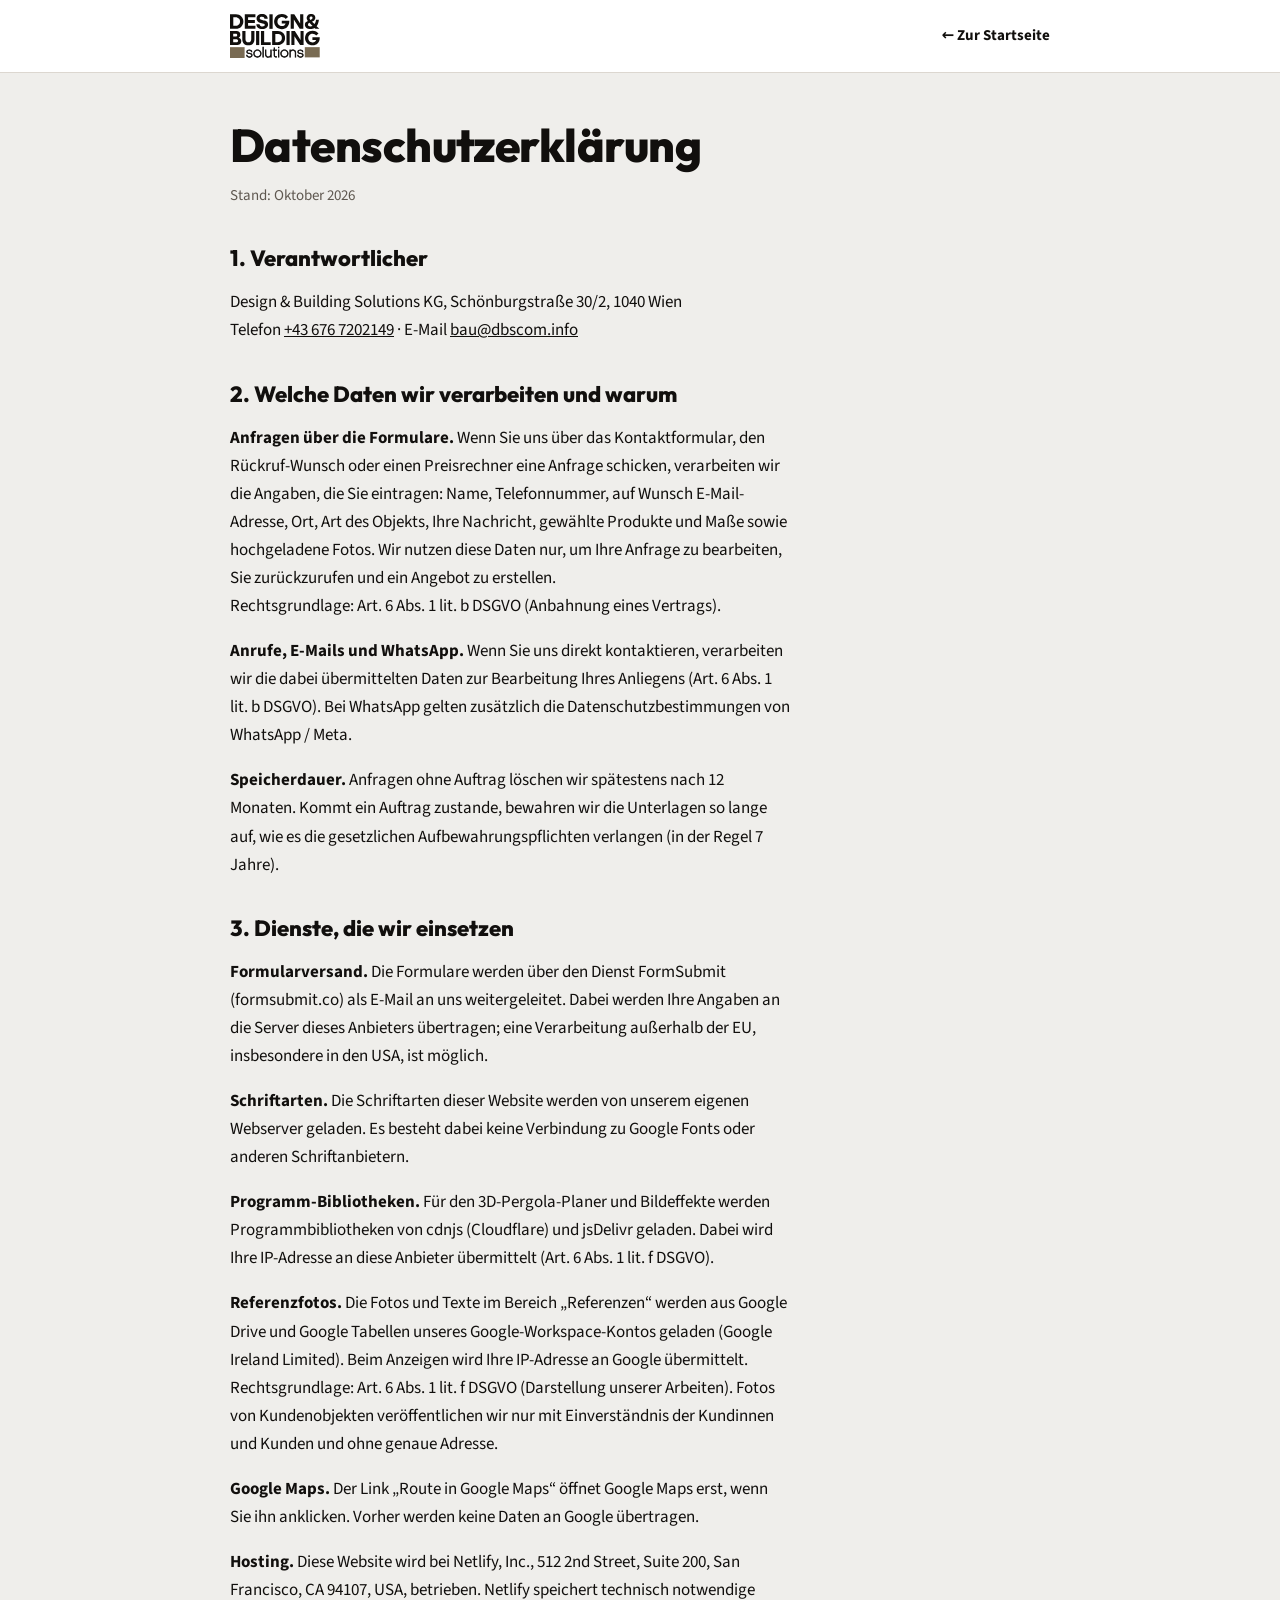
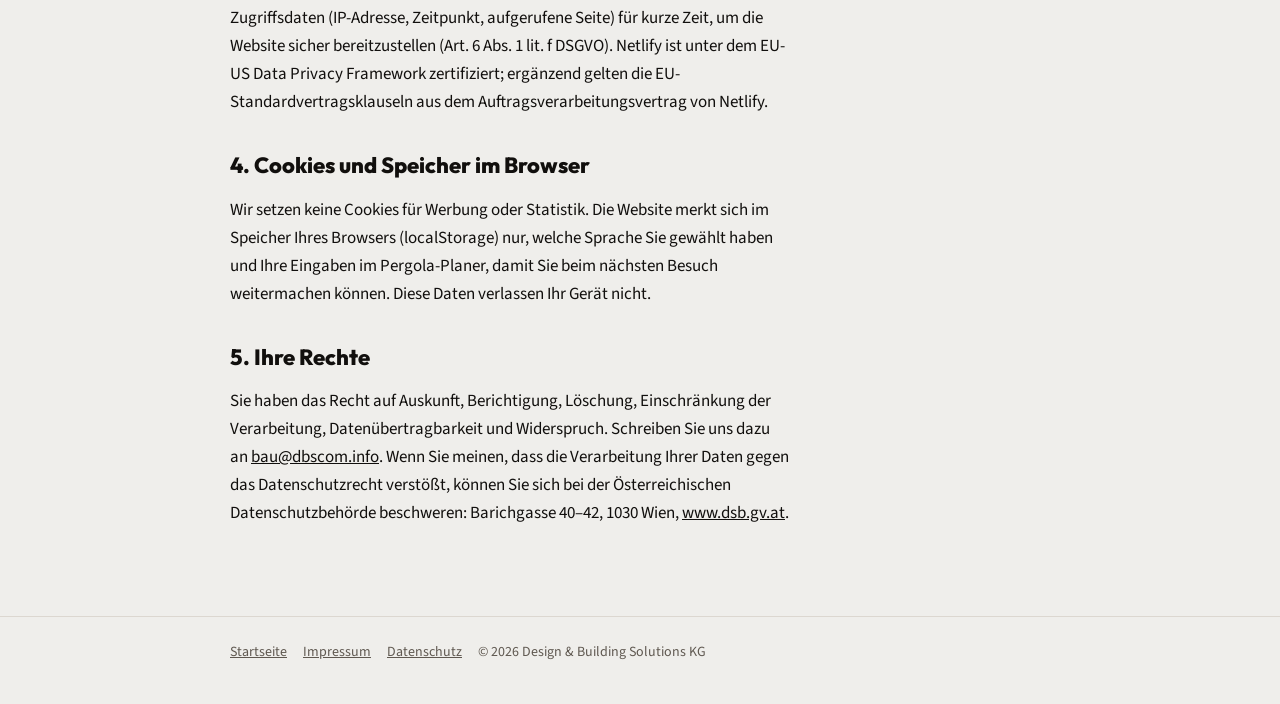
==== datenschutz.html @ fec831d1 "Website dbscom.info" ====
<!doctype html>
<html lang="de">
<head>
<meta charset="utf-8">
<meta name="viewport" content="width=device-width,initial-scale=1">
<title>Datenschutzerklärung – D&amp;B Solutions Wien</title>
<link rel="icon" href="favicon.svg" type="image/svg+xml">
<meta name="robots" content="noindex">
<link rel="stylesheet" href="fonts.css">
<style>
:root { --ink:#110f0d; --muted:#5f5850; --line:#dcd7d0; --ground:#efeeeb; --paper:#fff; --anthrazit:#1f1c19; --gelb:#796b53; --mark:#efe3c8;
  --f-display:"Outfit","Helvetica Neue",Arial,sans-serif; --f-body:"Source Sans 3","Segoe UI",system-ui,sans-serif; color-scheme:light; }
* { box-sizing:border-box; }
body { margin:0; background:var(--ground); color:var(--ink); font:17px/1.65 var(--f-body); -webkit-font-smoothing:antialiased; }
header { background:var(--paper); border-bottom:1px solid var(--line); }
.wrap { max-width:860px; margin:0 auto; padding:0 20px; }
header .wrap { display:flex; align-items:center; justify-content:space-between; gap:16px; min-height:72px; }
.logo { display:flex; align-items:center; gap:12px; text-decoration:none; color:var(--ink); }
.logo .m { width:44px; height:44px; border-radius:10px; background:var(--anthrazit); color:#fff; display:grid; place-items:center; font:800 14px var(--f-display); position:relative; overflow:hidden; }
.logo .m::after { content:""; position:absolute; left:0; right:0; bottom:0; height:6px; background:var(--gelb); }
.logo b { font:800 18px var(--f-display); font-stretch:110%; }
.logo svg.lg { display:block; height:44px; width:auto; }
.back { color:var(--ink); font-weight:700; text-decoration:none; font-size:15px; }
main { padding:48px 0 72px; }
h1 { font:800 clamp(32px,5vw,46px)/1.05 var(--f-display); font-stretch:110%; letter-spacing:-.012em; margin:0 0 8px; }
h2 { font:800 22px/1.2 var(--f-display); font-stretch:106%; margin:36px 0 10px; }
.card { background:var(--paper); border:1px solid var(--line); border-radius:16px; padding:clamp(22px,4vw,40px); margin-top:24px; }
dl { display:grid; grid-template-columns:minmax(0,220px) minmax(0,1fr); gap:0; margin:0; }
dt, dd { margin:0; padding:10px 0; border-top:1px solid var(--line); }
dt { color:var(--muted); padding-right:16px; }
@media (max-width:600px) { dl { grid-template-columns:minmax(0,1fr); } dd { border-top:0; padding-top:0; } }
p, li { max-width:70ch; }
a { color:inherit; }
.todo { background:var(--mark); border-radius:4px; padding:0 4px; }
.note { font-size:15px; color:var(--muted); }
footer { border-top:1px solid var(--line); padding:24px 0 40px; font-size:14px; color:var(--muted); }
footer a { margin-right:16px; }
</style>
</head>
<body>
<header><div class="wrap"><a class="logo" href="index.html" aria-label="Design &amp; Building Solutions"><svg xmlns="http://www.w3.org/2000/svg" viewBox="161.09 126.21 272.36 133.57" aria-hidden="true" class="lg"><path fill="currentColor" d="M 171.08 136.26 L 171.08 162.08 L 178.94 162.08 C 180.74 162.08 182.41 161.76 183.92 161.12 C 185.45 160.48 186.78 159.57 187.92 158.41 C 189.06 157.26 189.95 155.88 190.59 154.29 C 191.24 152.71 191.56 150.96 191.56 149.08 C 191.56 147.23 191.24 145.52 190.59 143.95 C 189.95 142.39 189.05 141.03 187.89 139.89 C 186.73 138.76 185.35 137.86 183.76 137.22 C 182.18 136.58 180.46 136.26 178.61 136.26 Z M 161.09 127.11 L 179.13 127.11 C 182.52 127.11 185.60 127.67 188.37 128.82 C 191.14 129.95 193.50 131.5 195.46 133.45 C 197.41 135.41 198.93 137.72 200.00 140.38 C 201.07 143.04 201.61 145.90 201.61 148.94 C 201.61 152.04 201.05 154.95 199.94 157.67 C 198.82 160.40 197.25 162.76 195.23 164.76 C 193.21 166.76 190.80 168.33 187.99 169.5 C 185.17 170.65 182.05 171.24 178.61 171.24 L 161.09 171.24 Z M 161.09 127.11 "/><path fill="currentColor" d="M 205.99 127.11 L 238.26 127.11 L 238.26 136.13 L 215.98 136.13 L 215.98 144.44 L 236.59 144.44 L 236.59 153.20 L 215.98 153.20 L 215.98 162.22 L 238.33 162.22 L 238.33 171.24 L 205.99 171.24 Z M 205.99 127.11 "/><path fill="currentColor" d="M 258.82 172.07 C 253.19 172.07 248.88 170.77 245.90 168.17 C 242.91 165.58 241.27 162.00 240.97 157.45 L 250.96 157.45 C 251.00 158.31 251.17 159.14 251.47 159.93 C 251.77 160.72 252.23 161.43 252.86 162.05 C 253.48 162.68 254.30 163.18 255.30 163.57 C 256.32 163.96 257.57 164.15 259.07 164.15 C 261.61 164.15 263.51 163.70 264.77 162.80 C 266.04 161.89 266.67 160.76 266.67 159.38 C 266.67 158.52 266.43 157.82 265.93 157.25 C 265.44 156.70 264.76 156.21 263.91 155.80 C 263.05 155.40 262.05 155.05 260.91 154.78 C 259.77 154.50 258.58 154.23 257.33 153.97 C 255.57 153.54 253.77 153.06 251.92 152.52 C 250.07 151.98 248.40 151.20 246.90 150.17 C 245.40 149.14 244.16 147.80 243.19 146.14 C 242.23 144.49 241.75 142.35 241.75 139.73 C 241.75 137.80 242.11 136.01 242.84 134.35 C 243.57 132.70 244.64 131.28 246.06 130.10 C 247.48 128.92 249.21 127.99 251.25 127.30 C 253.28 126.61 255.64 126.27 258.30 126.27 C 261.01 126.27 263.40 126.62 265.48 127.33 C 267.57 128.04 269.33 129.03 270.76 130.29 C 272.20 131.56 273.33 133.08 274.15 134.87 C 274.96 136.65 275.46 138.62 275.63 140.76 L 265.58 140.76 C 265.49 139.00 264.89 137.50 263.78 136.25 C 262.66 135.01 260.75 134.39 258.04 134.39 C 256.02 134.39 254.41 134.77 253.21 135.55 C 252.01 136.32 251.41 137.44 251.41 138.90 C 251.41 139.84 251.67 140.62 252.18 141.25 C 252.69 141.87 253.38 142.40 254.24 142.82 C 255.10 143.26 256.10 143.62 257.24 143.92 C 258.38 144.22 259.57 144.52 260.82 144.82 C 262.62 145.21 264.45 145.66 266.32 146.17 C 268.19 146.69 269.90 147.42 271.44 148.36 C 272.99 149.31 274.24 150.55 275.21 152.10 C 276.18 153.65 276.66 155.67 276.66 158.16 C 276.66 160.17 276.27 162.03 275.50 163.73 C 274.73 165.42 273.58 166.90 272.05 168.14 C 270.53 169.39 268.66 170.35 266.45 171.04 C 264.24 171.73 261.69 172.07 258.82 172.07 "/><path fill="currentColor" d="M 280.66 171.24 L 290.64 171.24 L 290.64 127.11 L 280.66 127.11 Z M 280.66 171.24 "/><path fill="currentColor" d="M 339.44 158.25 C 338.34 161.07 336.82 163.50 334.86 165.57 C 332.91 167.62 330.56 169.24 327.81 170.40 C 325.06 171.55 322.03 172.14 318.73 172.14 C 315.25 172.14 312.05 171.53 309.13 170.33 C 306.21 169.13 303.69 167.49 301.59 165.40 C 299.48 163.32 297.85 160.89 296.69 158.09 C 295.53 155.30 294.96 152.32 294.96 149.14 C 294.96 146.00 295.52 143.04 296.66 140.25 C 297.80 137.46 299.41 135.02 301.5 132.94 C 303.58 130.85 306.08 129.21 309.00 128.01 C 311.92 126.80 315.16 126.21 318.73 126.21 C 322.89 126.21 326.53 127.00 329.65 128.59 C 332.76 130.18 335.32 132.41 337.34 135.29 L 330.00 141.53 C 328.5 139.65 326.82 138.17 324.98 137.12 C 323.12 136.07 321.05 135.55 318.73 135.55 C 316.80 135.55 315.00 135.88 313.35 136.55 C 311.69 137.21 310.25 138.16 309.03 139.38 C 307.81 140.60 306.85 142.07 306.16 143.76 C 305.48 145.46 305.13 147.33 305.13 149.39 C 305.13 151.33 305.46 153.12 306.13 154.78 C 306.80 156.43 307.72 157.85 308.90 159.03 C 310.08 160.21 311.49 161.14 313.12 161.83 C 314.75 162.51 316.53 162.86 318.47 162.86 C 321.43 162.86 323.87 162.17 325.78 160.80 C 327.69 159.42 329.07 157.55 329.94 155.19 L 318.21 155.19 L 318.21 146.5 L 341.08 146.5 L 341.08 149.07 C 341.08 152.38 340.53 155.44 339.44 158.25 "/><path fill="currentColor" d="M 354.93 143.28 L 354.93 171.24 L 345.33 171.24 L 345.33 127.11 L 356.22 127.11 L 374.00 155.13 L 374.00 127.11 L 383.60 127.11 L 383.60 171.24 L 372.71 171.24 Z M 354.93 143.28 "/><path fill="currentColor" d="M 402.60 138.51 C 402.60 139.50 402.86 140.46 403.37 141.41 C 403.89 142.35 404.53 143.25 405.30 144.12 C 406.21 143.77 407.03 143.39 407.79 142.99 C 408.53 142.58 409.20 142.14 409.78 141.67 C 410.37 141.19 410.81 140.65 411.14 140.02 C 411.46 139.40 411.62 138.68 411.62 137.86 C 411.62 136.62 411.22 135.62 410.43 134.87 C 409.63 134.12 408.61 133.74 407.37 133.74 C 406.12 133.74 405.01 134.15 404.05 134.96 C 403.08 135.78 402.60 136.96 402.60 138.51 M 402.28 153.00 C 400.99 153.69 399.94 154.46 399.12 155.32 C 398.31 156.18 397.90 157.30 397.90 158.67 C 397.90 160.44 398.58 161.78 399.96 162.70 C 401.33 163.62 403.09 164.08 405.24 164.08 C 407.60 164.08 409.73 163.59 411.62 162.60 Z M 417.61 168.66 C 415.89 169.69 413.98 170.49 411.88 171.08 C 409.77 171.65 407.47 171.94 404.98 171.94 C 402.53 171.94 400.30 171.66 398.28 171.10 C 396.26 170.55 394.54 169.71 393.10 168.59 C 391.66 167.48 390.53 166.12 389.72 164.50 C 388.90 162.89 388.49 161.01 388.49 158.86 C 388.49 155.86 389.30 153.44 390.91 151.59 C 392.52 149.74 394.66 148.24 397.32 147.08 C 396.42 145.92 395.62 144.63 394.93 143.21 C 394.25 141.80 393.90 140.27 393.90 138.64 C 393.90 136.83 394.23 135.17 394.87 133.64 C 395.51 132.12 396.42 130.81 397.61 129.71 C 398.79 128.62 400.21 127.78 401.86 127.17 C 403.51 126.57 405.35 126.27 407.37 126.27 C 409.26 126.27 410.99 126.55 412.55 127.11 C 414.12 127.67 415.46 128.44 416.58 129.43 C 417.69 130.41 418.57 131.57 419.19 132.91 C 419.81 134.24 420.12 135.70 420.12 137.28 C 420.12 139.00 419.85 140.5 419.32 141.76 C 418.78 143.03 418.06 144.15 417.16 145.12 C 416.26 146.08 415.22 146.92 414.03 147.62 C 412.85 148.33 411.60 148.97 410.26 149.53 L 417.74 156.93 C 419.03 155.00 420.03 152.84 420.77 150.46 C 421.50 148.07 421.92 145.75 422.05 143.47 L 430.88 143.47 C 430.62 146.78 429.96 150.16 428.88 153.62 C 427.81 157.07 426.20 160.22 424.05 163.05 L 432.30 171.23 L 420.12 171.23 Z M 417.61 168.66 "/><path fill="currentColor" d="M 170.77 202.97 L 170.77 212.21 L 179.82 212.21 C 181.69 212.21 183.14 211.79 184.16 210.96 C 185.18 210.13 185.69 209.05 185.69 207.71 C 185.69 206.30 185.18 205.15 184.16 204.28 C 183.14 203.41 181.67 202.97 179.75 202.97 Z M 170.77 186.05 L 170.77 194.79 L 178.01 194.79 C 179.67 194.79 180.92 194.38 181.75 193.54 C 182.58 192.71 183.00 191.65 183.00 190.36 C 183.00 189.11 182.58 188.08 181.75 187.27 C 180.92 186.46 179.67 186.05 178.01 186.05 Z M 161.09 177.75 L 178.69 177.75 C 181.07 177.75 183.13 178.06 184.88 178.68 C 186.62 179.31 188.06 180.15 189.18 181.21 C 190.30 182.28 191.14 183.50 191.68 184.90 C 192.22 186.29 192.49 187.78 192.49 189.36 C 192.49 191.28 192.04 192.97 191.15 194.45 C 190.25 195.92 188.91 197.12 187.12 198.03 C 189.83 198.87 191.88 200.16 193.27 201.91 C 194.67 203.66 195.36 205.78 195.36 208.28 C 195.36 210.02 195.05 211.65 194.42 213.14 C 193.80 214.64 192.87 215.93 191.62 217.01 C 190.37 218.10 188.81 218.95 186.94 219.57 C 185.06 220.20 182.86 220.51 180.32 220.51 L 161.09 220.51 Z M 161.09 177.75 "/><path fill="currentColor" d="M 216.96 221.26 C 213.96 221.26 211.31 220.83 209.00 219.98 C 206.69 219.13 204.76 217.92 203.20 216.36 C 201.64 214.80 200.45 212.94 199.64 210.77 C 198.83 208.61 198.42 206.19 198.42 203.53 L 198.42 177.75 L 208.10 177.75 L 208.10 202.22 C 208.10 205.46 208.85 207.95 210.38 209.68 C 211.90 211.41 214.07 212.27 216.90 212.27 C 219.69 212.27 221.83 211.41 223.33 209.68 C 224.83 207.95 225.58 205.46 225.58 202.22 L 225.58 177.75 L 235.25 177.75 L 235.25 203.53 C 235.25 206.19 234.85 208.61 234.07 210.77 C 233.28 212.94 232.10 214.80 230.54 216.36 C 228.98 217.92 227.07 219.13 224.80 219.98 C 222.53 220.83 219.92 221.26 216.96 221.26 "/><path fill="currentColor" d="M 240.25 220.51 L 249.92 220.51 L 249.92 177.75 L 240.25 177.75 Z M 240.25 220.51 "/><path fill="currentColor" d="M 255.10 177.75 L 264.78 177.75 L 264.78 211.65 L 284.63 211.65 L 284.63 220.51 L 255.10 220.51 Z M 255.10 177.75 "/><path fill="currentColor" d="M 298.74 186.61 L 298.74 211.64 L 306.35 211.64 C 308.10 211.64 309.71 211.33 311.19 210.71 C 312.67 210.08 313.96 209.21 315.07 208.09 C 316.17 206.96 317.03 205.64 317.65 204.09 C 318.28 202.55 318.59 200.87 318.59 199.04 C 318.59 197.25 318.28 195.59 317.65 194.07 C 317.03 192.56 316.16 191.25 315.03 190.14 C 313.91 189.04 312.58 188.17 311.03 187.55 C 309.50 186.92 307.83 186.61 306.04 186.61 Z M 289.07 177.75 L 306.54 177.75 C 309.83 177.75 312.82 178.30 315.50 179.40 C 318.18 180.51 320.47 182.01 322.37 183.90 C 324.26 185.79 325.73 188.03 326.77 190.60 C 327.81 193.19 328.33 195.96 328.33 198.91 C 328.33 201.91 327.78 204.73 326.71 207.37 C 325.62 210.01 324.10 212.30 322.15 214.24 C 320.19 216.17 317.85 217.70 315.12 218.82 C 312.40 219.95 309.37 220.51 306.04 220.51 L 289.07 220.51 Z M 289.07 177.75 "/><path fill="currentColor" d="M 332.57 220.51 L 342.25 220.51 L 342.25 177.75 L 332.57 177.75 Z M 332.57 220.51 "/><path fill="currentColor" d="M 356.73 193.42 L 356.73 220.51 L 347.43 220.51 L 347.43 177.75 L 357.98 177.75 L 375.21 204.91 L 375.21 177.75 L 384.51 177.75 L 384.51 220.51 L 373.96 220.51 Z M 356.73 193.42 "/><path fill="currentColor" d="M 431.86 207.93 C 430.80 210.66 429.32 213.02 427.43 215.01 C 425.53 217.01 423.25 218.57 420.59 219.70 C 417.93 220.82 415 221.38 411.79 221.38 C 408.42 221.38 405.32 220.80 402.49 219.64 C 399.66 218.47 397.22 216.88 395.18 214.86 C 393.14 212.84 391.56 210.48 390.44 207.78 C 389.32 205.07 388.75 202.17 388.75 199.10 C 388.75 196.06 389.30 193.19 390.41 190.48 C 391.51 187.78 393.07 185.42 395.09 183.40 C 397.11 181.38 399.53 179.79 402.36 178.62 C 405.19 177.46 408.33 176.87 411.79 176.87 C 415.82 176.87 419.35 177.65 422.37 179.18 C 425.39 180.73 427.87 182.89 429.83 185.67 L 422.71 191.73 C 421.26 189.90 419.63 188.48 417.85 187.46 C 416.05 186.44 414.04 185.93 411.79 185.93 C 409.92 185.93 408.18 186.25 406.58 186.90 C 404.97 187.54 403.58 188.46 402.39 189.64 C 401.21 190.83 400.28 192.24 399.62 193.89 C 398.95 195.53 398.62 197.35 398.62 199.35 C 398.62 201.22 398.94 202.96 399.58 204.56 C 400.23 206.16 401.13 207.54 402.27 208.68 C 403.41 209.82 404.78 210.73 406.36 211.39 C 407.94 212.06 409.67 212.40 411.54 212.40 C 414.41 212.40 416.77 211.73 418.63 210.40 C 420.48 209.07 421.82 207.26 422.65 204.97 L 411.29 204.97 L 411.29 196.54 L 433.45 196.54 L 433.45 199.04 C 433.45 202.24 432.92 205.21 431.86 207.93 "/><path fill="#796B53" d="M 161.09 259.77 L 205.45 259.77 L 205.45 226.83 L 161.09 226.83 Z M 161.09 259.77 "/><path fill="#796B53" d="M 388.18 257.91 L 433.45 257.91 L 433.45 226.83 L 388.18 226.83 Z M 388.18 257.91 "/><path fill="currentColor" d="M 213.03 250.73 C 213.25 252.35 213.95 253.60 215.14 254.48 C 216.34 255.36 218.01 255.80 220.16 255.80 C 222.23 255.80 223.79 255.41 224.85 254.61 C 225.91 253.82 226.44 252.75 226.44 251.41 C 226.44 250.60 226.25 249.95 225.86 249.46 C 225.47 248.96 224.96 248.56 224.33 248.25 C 223.71 247.93 222.98 247.69 222.16 247.51 C 221.33 247.33 220.49 247.16 219.63 247.01 C 218.64 246.83 217.67 246.64 216.73 246.43 C 215.79 246.22 214.94 245.90 214.18 245.46 C 213.42 245.03 212.80 244.46 212.34 243.76 C 211.87 243.06 211.64 242.12 211.64 240.96 C 211.64 239.11 212.35 237.61 213.78 236.48 C 215.19 235.34 217.12 234.77 219.54 234.77 C 222.05 234.77 224.04 235.37 225.52 236.57 C 227.00 237.76 227.82 239.38 227.97 241.41 L 225.77 241.41 C 225.71 240.84 225.55 240.28 225.28 239.73 C 225.01 239.17 224.62 238.68 224.11 238.25 C 223.60 237.82 222.97 237.47 222.21 237.21 C 221.44 236.96 220.54 236.83 219.49 236.83 C 217.70 236.83 216.32 237.20 215.34 237.93 C 214.37 238.67 213.89 239.65 213.89 240.87 C 213.89 241.58 214.04 242.17 214.36 242.62 C 214.67 243.07 215.10 243.44 215.64 243.74 C 216.17 244.04 216.80 244.28 217.5 244.46 C 218.20 244.64 218.94 244.80 219.72 244.95 C 220.73 245.13 221.77 245.33 222.83 245.55 C 223.89 245.78 224.86 246.10 225.73 246.52 C 226.59 246.94 227.29 247.53 227.83 248.29 C 228.37 249.05 228.64 250.06 228.64 251.32 C 228.64 253.23 227.90 254.81 226.42 256.05 C 224.94 257.29 222.84 257.91 220.12 257.91 C 217.40 257.91 215.23 257.30 213.62 256.09 C 212.00 254.88 211.06 253.09 210.79 250.73 Z M 213.03 250.73 "/><path fill="currentColor" d="M 211.89 251.67 C 212.26 253.26 213.01 254.46 214.18 255.34 C 215.62 256.43 217.62 256.98 220.12 256.98 C 222.60 256.98 224.52 256.42 225.82 255.33 C 227.09 254.27 227.71 252.95 227.71 251.32 C 227.71 250.26 227.49 249.43 227.07 248.83 C 226.62 248.19 226.05 247.71 225.32 247.36 C 224.52 246.98 223.62 246.67 222.64 246.46 C 221.59 246.25 220.56 246.04 219.55 245.87 C 218.75 245.71 217.98 245.54 217.26 245.36 C 216.5 245.16 215.80 244.89 215.19 244.56 C 214.53 244.19 213.99 243.72 213.59 243.16 C 213.17 242.55 212.95 241.78 212.95 240.87 C 212.95 239.34 213.57 238.10 214.78 237.19 C 215.91 236.33 217.50 235.90 219.49 235.90 C 220.63 235.90 221.64 236.04 222.50 236.33 C 223.37 236.62 224.11 237.02 224.71 237.53 C 225.32 238.05 225.79 238.66 226.11 239.32 C 226.30 239.70 226.44 240.08 226.54 240.48 L 226.89 240.48 C 226.61 239.17 225.97 238.12 224.94 237.29 C 223.63 236.24 221.82 235.70 219.53 235.70 C 217.34 235.70 215.60 236.21 214.36 237.20 C 213.16 238.16 212.58 239.39 212.58 240.96 C 212.58 241.93 212.76 242.71 213.12 243.25 C 213.50 243.82 214.01 244.30 214.64 244.66 C 215.32 245.04 216.09 245.33 216.94 245.52 C 217.87 245.73 218.82 245.92 219.79 246.09 C 220.66 246.25 221.52 246.41 222.36 246.60 C 223.26 246.79 224.07 247.07 224.75 247.41 C 225.50 247.78 226.12 248.28 226.59 248.88 C 227.11 249.54 227.37 250.39 227.37 251.41 C 227.37 253.06 226.71 254.39 225.41 255.36 C 224.17 256.28 222.45 256.73 220.16 256.73 C 217.82 256.73 215.94 256.23 214.59 255.23 C 213.40 254.35 212.62 253.16 212.26 251.67 Z M 220.12 258.84 C 217.21 258.84 214.83 258.17 213.06 256.84 C 211.24 255.47 210.16 253.45 209.87 250.84 L 209.75 249.80 L 213.85 249.80 L 213.96 250.61 C 214.14 251.98 214.71 253 215.69 253.73 C 216.72 254.48 218.23 254.87 220.16 254.87 C 222.01 254.87 223.40 254.53 224.29 253.87 C 225.12 253.25 225.51 252.46 225.51 251.41 C 225.51 250.82 225.38 250.35 225.13 250.03 C 224.82 249.64 224.42 249.33 223.92 249.08 C 223.37 248.80 222.71 248.58 221.96 248.42 C 221.15 248.24 220.32 248.08 219.47 247.93 C 218.46 247.75 217.49 247.55 216.53 247.34 C 215.51 247.12 214.56 246.76 213.72 246.28 C 212.83 245.77 212.10 245.10 211.57 244.27 C 211 243.42 210.71 242.30 210.71 240.96 C 210.71 238.82 211.55 237.07 213.19 235.75 C 214.78 234.48 216.91 233.84 219.53 233.84 C 222.25 233.84 224.46 234.51 226.11 235.84 C 227.79 237.20 228.73 239.05 228.89 241.34 L 228.97 242.34 L 224.93 242.34 L 224.84 241.51 C 224.79 241.05 224.66 240.58 224.44 240.13 C 224.23 239.70 223.91 239.30 223.50 238.96 C 223.09 238.60 222.55 238.31 221.91 238.10 C 221.24 237.88 220.42 237.76 219.49 237.76 C 217.91 237.76 216.71 238.07 215.91 238.67 C 215.16 239.24 214.82 239.93 214.82 240.87 C 214.82 241.39 214.92 241.80 215.12 242.08 C 215.36 242.42 215.67 242.69 216.09 242.92 C 216.56 243.19 217.11 243.40 217.73 243.55 C 218.41 243.73 219.14 243.89 219.89 244.03 C 220.90 244.21 221.95 244.42 223.02 244.64 C 224.16 244.88 225.20 245.23 226.13 245.68 C 227.14 246.16 227.96 246.86 228.59 247.75 C 229.24 248.67 229.57 249.87 229.57 251.32 C 229.57 253.51 228.71 255.34 227.02 256.76 C 225.37 258.14 223.05 258.84 220.12 258.84 "/><path fill="currentColor" d="M 244.31 236.88 C 242.97 236.88 241.72 237.12 240.57 237.60 C 239.42 238.08 238.43 238.74 237.61 239.59 C 236.78 240.44 236.14 241.44 235.66 242.60 C 235.18 243.75 234.94 245 234.94 246.34 C 234.94 247.66 235.18 248.89 235.66 250.04 C 236.14 251.19 236.78 252.19 237.61 253.04 C 238.43 253.89 239.42 254.56 240.57 255.04 C 241.72 255.51 242.97 255.76 244.31 255.76 C 245.66 255.76 246.90 255.51 248.03 255.04 C 249.17 254.56 250.15 253.89 250.97 253.04 C 251.79 252.19 252.44 251.19 252.92 250.04 C 253.40 248.89 253.64 247.66 253.64 246.34 C 253.64 245 253.40 243.75 252.92 242.60 C 252.44 241.44 251.79 240.44 250.97 239.59 C 250.15 238.74 249.17 238.08 248.03 237.60 C 246.90 237.12 245.66 236.88 244.31 236.88 M 244.31 234.77 C 245.92 234.77 247.43 235.07 248.84 235.67 C 250.25 236.26 251.46 237.08 252.5 238.11 C 253.53 239.14 254.34 240.36 254.94 241.76 C 255.53 243.17 255.83 244.68 255.83 246.30 C 255.83 247.94 255.53 249.46 254.94 250.87 C 254.34 252.27 253.53 253.49 252.5 254.52 C 251.46 255.55 250.25 256.37 248.84 256.97 C 247.43 257.56 245.92 257.86 244.31 257.86 C 242.67 257.86 241.14 257.56 239.74 256.97 C 238.33 256.37 237.12 255.55 236.08 254.52 C 235.05 253.49 234.24 252.27 233.64 250.87 C 233.04 249.46 232.75 247.94 232.75 246.30 C 232.75 244.68 233.04 243.17 233.64 241.76 C 234.24 240.36 235.05 239.14 236.08 238.11 C 237.12 237.08 238.33 236.26 239.74 235.67 C 241.14 235.07 242.67 234.77 244.31 234.77 "/><path fill="currentColor" d="M 244.31 237.81 C 243.10 237.81 241.96 238.03 240.92 238.46 C 239.90 238.89 239.01 239.48 238.28 240.24 C 237.54 241.00 236.95 241.91 236.52 242.96 C 236.09 243.99 235.87 245.13 235.87 246.33 C 235.87 247.53 236.09 248.65 236.52 249.68 C 236.95 250.72 237.54 251.63 238.28 252.39 C 239.01 253.15 239.90 253.75 240.92 254.17 C 242.99 255.03 245.64 255.04 247.67 254.18 C 248.68 253.75 249.57 253.15 250.30 252.39 C 251.04 251.63 251.63 250.72 252.06 249.68 C 252.49 248.65 252.71 247.53 252.71 246.33 C 252.71 245.12 252.49 243.99 252.06 242.96 C 251.63 241.92 251.04 241.00 250.30 240.24 C 249.57 239.48 248.68 238.88 247.67 238.46 C 246.65 238.03 245.52 237.81 244.31 237.81 M 244.31 256.69 C 242.85 256.69 241.47 256.42 240.21 255.90 C 238.95 255.37 237.85 254.63 236.94 253.69 C 236.04 252.76 235.32 251.65 234.80 250.40 C 234.27 249.14 234.01 247.77 234.01 246.33 C 234.01 244.88 234.27 243.50 234.80 242.24 C 235.32 240.98 236.04 239.88 236.94 238.94 C 237.85 238.01 238.94 237.26 240.21 236.73 C 242.74 235.69 245.90 235.69 248.39 236.74 C 249.64 237.26 250.73 238.00 251.64 238.94 C 252.54 239.88 253.26 240.99 253.78 242.24 C 254.30 243.50 254.57 244.88 254.57 246.33 C 254.57 247.77 254.30 249.14 253.78 250.40 C 253.26 251.65 252.54 252.76 251.64 253.69 C 250.73 254.63 249.64 255.37 248.39 255.90 C 247.15 256.42 245.78 256.69 244.31 256.69 M 244.31 235.70 C 242.80 235.70 241.39 235.98 240.10 236.53 C 238.82 237.07 237.69 237.83 236.75 238.77 C 235.80 239.71 235.05 240.84 234.50 242.13 C 233.95 243.41 233.67 244.81 233.67 246.30 C 233.67 247.81 233.95 249.22 234.50 250.50 C 235.05 251.79 235.80 252.92 236.75 253.86 C 237.69 254.80 238.82 255.56 240.10 256.11 C 242.65 257.19 245.87 257.21 248.48 256.11 C 249.76 255.56 250.90 254.80 251.83 253.86 C 252.78 252.92 253.53 251.79 254.08 250.50 C 254.62 249.22 254.90 247.80 254.90 246.30 C 254.90 244.82 254.62 243.42 254.08 242.13 C 253.53 240.84 252.78 239.71 251.83 238.77 C 250.90 237.83 249.76 237.07 248.48 236.53 C 247.19 235.98 245.79 235.70 244.31 235.70 M 244.31 258.80 C 242.55 258.80 240.89 258.47 239.37 257.83 C 237.86 257.18 236.53 256.29 235.43 255.18 C 234.31 254.07 233.42 252.74 232.78 251.23 C 232.14 249.72 231.81 248.06 231.81 246.30 C 231.81 244.56 232.14 242.91 232.78 241.40 C 233.42 239.89 234.32 238.57 235.43 237.46 C 236.53 236.34 237.86 235.45 239.37 234.81 C 242.38 233.53 246.15 233.51 249.21 234.81 C 250.72 235.45 252.04 236.34 253.16 237.46 C 254.26 238.57 255.15 239.89 255.80 241.40 C 256.44 242.92 256.77 244.57 256.77 246.30 C 256.77 248.06 256.44 249.71 255.80 251.23 C 255.15 252.74 254.26 254.07 253.16 255.18 C 252.04 256.29 250.72 257.18 249.21 257.83 C 247.68 258.47 246.04 258.80 244.31 258.80 "/><path fill="currentColor" d="M 260.61 257.55 L 262.81 257.55 L 262.81 226.83 L 260.61 226.83 Z M 260.61 257.55 "/><path fill="currentColor" d="M 261.55 256.62 L 261.88 256.62 L 261.88 227.77 L 261.55 227.77 Z M 263.75 258.48 L 259.68 258.48 L 259.68 225.91 L 263.75 225.91 Z M 263.75 258.48 "/><path fill="currentColor" d="M 284.45 257.55 L 284.45 254.14 C 284.18 254.59 283.83 255.04 283.42 255.49 C 283.00 255.94 282.48 256.34 281.85 256.70 C 281.22 257.05 280.50 257.35 279.69 257.57 C 278.89 257.80 277.98 257.91 276.96 257.91 C 275.64 257.91 274.46 257.69 273.39 257.26 C 272.33 256.82 271.42 256.22 270.66 255.44 C 269.90 254.67 269.31 253.71 268.89 252.59 C 268.47 251.47 268.26 250.23 268.26 248.85 L 268.26 235.13 L 270.46 235.13 L 270.46 248.58 C 270.46 250.85 271.05 252.63 272.23 253.89 C 273.41 255.17 275.06 255.80 277.18 255.80 C 279.40 255.80 281.16 255.10 282.48 253.71 C 283.79 252.32 284.45 250.41 284.45 247.95 L 284.45 235.13 L 286.64 235.13 L 286.64 257.55 Z M 284.45 257.55 "/><path fill="currentColor" d="M 285.38 256.62 L 285.71 256.62 L 285.71 236.06 L 285.38 236.06 L 285.38 247.95 C 285.38 249.44 285.15 250.77 284.69 251.92 L 285.38 250.77 Z M 269.19 236.06 L 269.19 248.85 C 269.19 250.10 269.39 251.26 269.76 252.27 C 270.14 253.26 270.66 254.11 271.33 254.79 C 272.00 255.48 272.81 256.01 273.75 256.39 C 275.44 257.08 277.79 257.13 279.44 256.67 C 280.18 256.47 280.83 256.20 281.39 255.89 C 281.93 255.58 282.38 255.23 282.73 254.85 C 282.91 254.66 283.07 254.47 283.22 254.29 C 283.19 254.31 283.17 254.33 283.16 254.35 C 281.66 255.93 279.65 256.73 277.18 256.73 C 274.80 256.73 272.91 255.99 271.55 254.53 C 270.21 253.08 269.53 251.08 269.53 248.58 L 269.53 236.06 Z M 276.96 258.84 C 275.53 258.84 274.21 258.60 273.04 258.12 C 271.87 257.64 270.85 256.96 270 256.09 C 269.14 255.23 268.48 254.16 268.01 252.92 C 267.56 251.70 267.33 250.33 267.33 248.85 L 267.33 234.20 L 271.39 234.20 L 271.39 248.58 C 271.39 250.63 271.89 252.16 272.91 253.26 C 273.92 254.34 275.32 254.87 277.18 254.87 C 279.15 254.87 280.66 254.28 281.80 253.07 C 282.94 251.87 283.51 250.15 283.51 247.95 L 283.51 234.20 L 287.58 234.20 L 287.58 258.48 L 283.51 258.48 L 283.51 256.67 C 283.16 256.98 282.75 257.25 282.31 257.51 C 281.63 257.90 280.83 258.22 279.94 258.47 C 279.06 258.72 278.05 258.84 276.96 258.84 "/><path fill="currentColor" d="M 302.95 235.13 L 302.95 237.10 L 296.71 237.10 L 296.71 250.73 C 296.71 251.69 296.85 252.47 297.14 253.06 C 297.42 253.66 297.78 254.14 298.22 254.50 C 298.65 254.86 299.13 255.10 299.65 255.24 C 300.17 255.37 300.69 255.44 301.20 255.44 L 302.90 255.44 L 302.90 257.55 L 301.15 257.55 C 300.37 257.55 299.60 257.44 298.82 257.21 C 298.04 256.99 297.34 256.61 296.71 256.07 C 296.08 255.53 295.57 254.83 295.17 253.96 C 294.76 253.10 294.56 252.02 294.56 250.73 L 294.56 237.10 L 291.20 237.10 L 291.20 235.13 L 294.56 235.13 L 294.56 228.63 L 296.71 228.63 L 296.71 235.13 Z M 302.95 235.13 "/><path fill="currentColor" d="M 292.13 236.17 L 295.5 236.17 L 295.5 250.73 C 295.5 251.88 295.67 252.83 296.01 253.57 C 296.36 254.31 296.80 254.91 297.32 255.36 C 297.85 255.81 298.42 256.13 299.08 256.32 C 299.77 256.51 300.46 256.62 301.16 256.62 L 301.97 256.62 L 301.97 256.37 L 301.20 256.37 C 300.62 256.37 300.02 256.30 299.42 256.14 C 298.76 255.97 298.16 255.66 297.62 255.22 C 297.08 254.77 296.64 254.18 296.30 253.46 C 295.96 252.74 295.78 251.83 295.78 250.73 L 295.78 236.17 L 302.01 236.17 L 302.01 236.06 L 295.78 236.06 L 295.78 229.56 L 295.5 229.56 L 295.5 236.06 L 292.13 236.06 Z M 303.83 258.48 L 301.16 258.48 C 300.29 258.48 299.42 258.35 298.56 258.11 C 297.66 257.85 296.83 257.40 296.11 256.78 C 295.38 256.15 294.78 255.33 294.32 254.35 C 293.86 253.37 293.63 252.15 293.63 250.73 L 293.63 238.03 L 290.27 238.03 L 290.27 234.20 L 293.63 234.20 L 293.63 227.69 L 297.65 227.69 L 297.65 234.20 L 303.88 234.20 L 303.88 238.03 L 297.65 238.03 L 297.65 250.73 C 297.65 251.55 297.76 252.19 297.98 252.66 C 298.21 253.14 298.48 253.51 298.81 253.78 C 299.14 254.05 299.49 254.23 299.89 254.34 C 300.33 254.45 300.77 254.51 301.20 254.51 L 303.83 254.51 Z M 303.83 258.48 "/><path fill="currentColor" d="M 307.73 235.13 L 309.92 235.13 L 309.92 257.55 L 307.73 257.55 Z M 307.73 226.83 L 309.92 226.83 L 309.92 229.21 L 307.73 229.21 Z M 307.73 226.83 "/><path fill="currentColor" d="M 308.66 228.28 L 308.99 228.28 L 308.99 227.77 L 308.66 227.77 Z M 310.85 230.14 L 306.79 230.14 L 306.79 225.91 L 310.85 225.91 Z M 308.66 256.62 L 308.99 256.62 L 308.99 236.06 L 308.66 236.06 Z M 310.85 258.48 L 306.79 258.48 L 306.79 234.20 L 310.85 234.20 Z M 310.85 258.48 "/><path fill="currentColor" d="M 326.27 236.88 C 324.92 236.88 323.67 237.12 322.53 237.60 C 321.37 238.08 320.39 238.74 319.57 239.59 C 318.74 240.44 318.09 241.44 317.62 242.60 C 317.14 243.75 316.90 245 316.90 246.34 C 316.90 247.66 317.14 248.89 317.62 250.04 C 318.09 251.19 318.74 252.19 319.57 253.04 C 320.39 253.89 321.37 254.56 322.53 255.04 C 323.67 255.51 324.92 255.76 326.27 255.76 C 327.61 255.76 328.85 255.51 329.99 255.04 C 331.13 254.56 332.10 253.89 332.93 253.04 C 333.75 252.19 334.40 251.19 334.88 250.04 C 335.35 248.89 335.60 247.66 335.60 246.34 C 335.60 245 335.35 243.75 334.88 242.60 C 334.40 241.44 333.75 240.44 332.93 239.59 C 332.10 238.74 331.13 238.08 329.99 237.60 C 328.85 237.12 327.61 236.88 326.27 236.88 M 326.27 234.77 C 327.88 234.77 329.39 235.07 330.80 235.67 C 332.20 236.26 333.42 237.08 334.45 238.11 C 335.48 239.14 336.30 240.36 336.90 241.76 C 337.49 243.17 337.79 244.68 337.79 246.30 C 337.79 247.94 337.49 249.46 336.90 250.87 C 336.30 252.27 335.48 253.49 334.45 254.52 C 333.42 255.55 332.20 256.37 330.80 256.97 C 329.39 257.56 327.88 257.86 326.27 257.86 C 324.62 257.86 323.10 257.56 321.69 256.97 C 320.29 256.37 319.07 255.55 318.04 254.52 C 317.01 253.49 316.20 252.27 315.60 250.87 C 315.00 249.46 314.70 247.94 314.70 246.30 C 314.70 244.68 315.00 243.17 315.60 241.76 C 316.20 240.36 317.01 239.14 318.04 238.11 C 319.07 237.08 320.29 236.26 321.69 235.67 C 323.10 235.07 324.62 234.77 326.27 234.77 "/><path fill="currentColor" d="M 326.27 237.81 C 325.05 237.81 323.92 238.03 322.88 238.46 C 321.85 238.89 320.96 239.48 320.24 240.24 C 319.50 241.00 318.91 241.91 318.48 242.96 C 318.05 243.99 317.83 245.13 317.83 246.33 C 317.83 247.53 318.05 248.65 318.48 249.68 C 318.91 250.72 319.50 251.63 320.24 252.39 C 320.96 253.15 321.85 253.75 322.88 254.17 C 324.95 255.03 327.59 255.04 329.62 254.18 C 330.64 253.75 331.53 253.15 332.26 252.39 C 332.99 251.63 333.58 250.72 334.02 249.68 C 334.44 248.65 334.66 247.53 334.66 246.33 C 334.66 245.12 334.44 243.99 334.02 242.96 C 333.58 241.92 332.99 241.00 332.26 240.24 C 331.53 239.48 330.64 238.88 329.63 238.46 C 328.61 238.03 327.48 237.81 326.27 237.81 M 326.27 256.69 C 324.81 256.69 323.43 256.42 322.17 255.90 C 320.91 255.37 319.80 254.63 318.90 253.69 C 318 252.76 317.28 251.65 316.75 250.40 C 316.23 249.14 315.97 247.77 315.97 246.33 C 315.97 244.88 316.23 243.50 316.75 242.24 C 317.28 240.98 318 239.88 318.90 238.94 C 319.80 238.01 320.90 237.26 322.17 236.73 C 324.69 235.69 327.85 235.69 330.35 236.74 C 331.60 237.26 332.69 238.00 333.60 238.94 C 334.50 239.88 335.22 240.99 335.74 242.24 C 336.26 243.50 336.53 244.88 336.53 246.33 C 336.53 247.77 336.26 249.14 335.74 250.40 C 335.22 251.65 334.50 252.76 333.60 253.69 C 332.69 254.63 331.60 255.37 330.35 255.90 C 329.10 256.42 327.73 256.69 326.27 256.69 M 326.27 235.70 C 324.76 235.70 323.34 235.98 322.06 236.53 C 320.77 237.07 319.64 237.83 318.70 238.77 C 317.76 239.71 317.00 240.84 316.46 242.13 C 315.91 243.41 315.63 244.81 315.63 246.30 C 315.63 247.81 315.91 249.22 316.46 250.50 C 317.00 251.79 317.76 252.92 318.70 253.86 C 319.64 254.80 320.77 255.56 322.06 256.11 C 324.60 257.19 327.83 257.21 330.44 256.11 C 331.72 255.56 332.85 254.80 333.79 253.86 C 334.73 252.92 335.49 251.79 336.04 250.50 C 336.58 249.22 336.86 247.80 336.86 246.30 C 336.86 244.82 336.58 243.42 336.04 242.13 C 335.49 240.84 334.73 239.71 333.79 238.77 C 332.85 237.83 331.72 237.07 330.43 236.53 C 329.15 235.98 327.75 235.70 326.27 235.70 M 326.27 258.80 C 324.51 258.80 322.85 258.47 321.33 257.83 C 319.82 257.18 318.49 256.29 317.38 255.18 C 316.27 254.07 315.38 252.74 314.74 251.23 C 314.10 249.72 313.77 248.06 313.77 246.30 C 313.77 244.56 314.10 242.91 314.74 241.40 C 315.38 239.89 316.27 238.57 317.38 237.46 C 318.49 236.34 319.82 235.45 321.33 234.81 C 324.33 233.53 328.10 233.51 331.16 234.81 C 332.67 235.45 334.00 236.34 335.11 237.46 C 336.22 238.57 337.11 239.89 337.75 241.40 C 338.40 242.92 338.73 244.57 338.73 246.30 C 338.73 248.06 338.40 249.71 337.75 251.23 C 337.11 252.74 336.22 254.07 335.11 255.18 C 334.00 256.29 332.67 257.18 331.16 257.83 C 329.64 258.47 328 258.80 326.27 258.80 "/><path fill="currentColor" d="M 352.25 234.77 C 353.57 234.77 354.76 234.99 355.82 235.42 C 356.88 235.85 357.79 236.46 358.55 237.24 C 359.32 238.02 359.91 238.96 360.33 240.08 C 360.75 241.21 360.95 242.46 360.95 243.83 L 360.95 257.55 L 358.76 257.55 L 358.76 244.10 C 358.76 241.83 358.17 240.06 356.98 238.78 C 355.80 237.51 354.16 236.88 352.03 236.88 C 349.82 236.88 348.05 237.57 346.74 238.96 C 345.42 240.35 344.76 242.27 344.76 244.73 L 344.76 257.55 L 342.57 257.55 L 342.57 235.13 L 344.76 235.13 L 344.76 238.54 C 345.42 237.52 346.35 236.64 347.55 235.89 C 348.75 235.15 350.31 234.77 352.25 234.77 "/><path fill="currentColor" d="M 343.50 256.62 L 343.83 256.62 L 343.83 244.73 C 343.83 243.07 344.12 241.62 344.68 240.39 L 343.83 241.69 L 343.83 236.06 L 343.50 236.06 Z M 359.69 256.62 L 360.02 256.62 L 360.02 243.83 C 360.02 242.57 359.83 241.42 359.45 240.41 C 359.08 239.41 358.57 238.58 357.89 237.89 C 357.22 237.21 356.40 236.67 355.47 236.28 C 354.52 235.90 353.44 235.71 352.25 235.71 C 350.50 235.71 349.08 236.03 348.04 236.69 C 347.40 237.08 346.85 237.52 346.38 238.01 C 347.83 236.64 349.73 235.94 352.03 235.94 C 354.41 235.94 356.31 236.69 357.67 238.15 C 359.01 239.59 359.69 241.59 359.69 244.10 Z M 361.89 258.48 L 357.82 258.48 L 357.82 244.10 C 357.82 242.05 357.32 240.52 356.30 239.42 C 355.30 238.34 353.90 237.81 352.03 237.81 C 350.07 237.81 348.56 238.40 347.42 239.60 C 346.26 240.83 345.70 242.50 345.70 244.73 L 345.70 258.48 L 341.64 258.48 L 341.64 234.20 L 345.70 234.20 L 345.70 236.09 C 346.11 235.74 346.56 235.41 347.05 235.10 C 348.40 234.26 350.15 233.84 352.25 233.84 C 353.68 233.84 355 234.08 356.17 234.56 C 357.34 235.04 358.37 235.72 359.22 236.58 C 360.07 237.45 360.74 238.52 361.20 239.76 C 361.66 240.98 361.89 242.35 361.89 243.83 Z M 361.89 258.48 "/><path fill="currentColor" d="M 367.97 250.73 C 368.18 252.35 368.89 253.60 370.08 254.48 C 371.28 255.36 372.95 255.80 375.10 255.80 C 377.16 255.80 378.73 255.41 379.79 254.61 C 380.85 253.82 381.38 252.75 381.38 251.41 C 381.38 250.60 381.18 249.95 380.80 249.46 C 380.41 248.96 379.90 248.56 379.27 248.25 C 378.64 247.93 377.92 247.69 377.10 247.51 C 376.28 247.33 375.43 247.16 374.57 247.01 C 373.58 246.83 372.61 246.64 371.67 246.43 C 370.73 246.22 369.88 245.90 369.12 245.46 C 368.35 245.03 367.74 244.46 367.28 243.76 C 366.82 243.06 366.58 242.12 366.58 240.96 C 366.58 239.11 367.30 237.61 368.71 236.48 C 370.13 235.34 372.05 234.77 374.48 234.77 C 376.99 234.77 378.98 235.37 380.46 236.57 C 381.94 237.76 382.75 239.38 382.91 241.41 L 380.71 241.41 C 380.65 240.84 380.48 240.28 380.21 239.73 C 379.94 239.17 379.55 238.68 379.05 238.25 C 378.54 237.82 377.91 237.47 377.14 237.21 C 376.38 236.96 375.48 236.83 374.43 236.83 C 372.64 236.83 371.25 237.20 370.28 237.93 C 369.31 238.67 368.82 239.65 368.82 240.87 C 368.82 241.58 368.98 242.17 369.30 242.62 C 369.61 243.07 370.03 243.44 370.57 243.74 C 371.11 244.04 371.73 244.28 372.43 244.46 C 373.14 244.64 373.87 244.80 374.66 244.95 C 375.67 245.13 376.71 245.33 377.77 245.55 C 378.83 245.78 379.80 246.10 380.66 246.52 C 381.53 246.94 382.23 247.53 382.77 248.29 C 383.31 249.05 383.58 250.06 383.58 251.32 C 383.58 253.23 382.84 254.81 381.36 256.05 C 379.88 257.29 377.78 257.91 375.06 257.91 C 372.34 257.91 370.17 257.30 368.56 256.09 C 366.94 254.88 366.00 253.09 365.73 250.73 Z M 367.97 250.73 "/><path fill="currentColor" d="M 366.83 251.67 C 367.19 253.26 367.95 254.46 369.12 255.34 C 370.56 256.43 372.56 256.98 375.06 256.98 C 377.54 256.98 379.46 256.42 380.76 255.33 C 382.03 254.27 382.64 252.95 382.64 251.32 C 382.64 250.26 382.43 249.43 382.01 248.83 C 381.56 248.19 380.98 247.71 380.26 247.36 C 379.46 246.98 378.56 246.67 377.58 246.46 C 376.53 246.25 375.50 246.04 374.49 245.87 C 373.68 245.71 372.92 245.54 372.20 245.36 C 371.43 245.16 370.74 244.89 370.12 244.56 C 369.46 244.19 368.93 243.72 368.53 243.16 C 368.11 242.55 367.89 241.78 367.89 240.87 C 367.89 239.34 368.51 238.10 369.72 237.19 C 370.85 236.33 372.44 235.90 374.43 235.90 C 375.57 235.90 376.58 236.04 377.44 236.33 C 378.30 236.62 379.05 237.02 379.65 237.53 C 380.26 238.05 380.73 238.66 381.05 239.32 C 381.23 239.70 381.38 240.08 381.48 240.48 L 381.83 240.48 C 381.55 239.17 380.91 238.12 379.87 237.29 C 378.57 236.24 376.75 235.70 374.47 235.70 C 372.28 235.70 370.54 236.21 369.30 237.20 C 368.10 238.16 367.51 239.39 367.51 240.96 C 367.51 241.93 367.70 242.71 368.05 243.25 C 368.44 243.82 368.95 244.30 369.58 244.66 C 370.26 245.04 371.03 245.33 371.87 245.52 C 372.80 245.73 373.76 245.92 374.73 246.09 C 375.60 246.25 376.46 246.41 377.30 246.60 C 378.19 246.79 379.00 247.07 379.69 247.41 C 380.44 247.78 381.05 248.28 381.53 248.88 C 382.05 249.54 382.31 250.39 382.31 251.41 C 382.31 253.05 381.65 254.39 380.35 255.36 C 379.11 256.28 377.39 256.73 375.10 256.73 C 372.75 256.73 370.88 256.23 369.53 255.23 C 368.33 254.35 367.55 253.16 367.20 251.67 Z M 375.06 258.84 C 372.14 258.84 369.77 258.17 368.00 256.84 C 366.18 255.47 365.10 253.45 364.80 250.84 L 364.69 249.80 L 368.79 249.80 L 368.90 250.61 C 369.07 251.98 369.64 253 370.63 253.73 C 371.66 254.48 373.16 254.87 375.10 254.87 C 376.95 254.87 378.34 254.53 379.23 253.87 C 380.06 253.25 380.45 252.46 380.45 251.41 C 380.45 250.82 380.32 250.35 380.07 250.03 C 379.76 249.64 379.36 249.33 378.85 249.08 C 378.30 248.80 377.64 248.58 376.90 248.42 C 376.09 248.24 375.26 248.08 374.41 247.93 C 373.40 247.75 372.42 247.55 371.47 247.34 C 370.44 247.12 369.5 246.76 368.66 246.28 C 367.77 245.77 367.04 245.10 366.50 244.27 C 365.94 243.42 365.65 242.30 365.65 240.96 C 365.65 238.82 366.48 237.07 368.13 235.75 C 369.71 234.48 371.85 233.84 374.47 233.84 C 377.19 233.84 379.40 234.51 381.05 235.84 C 382.73 237.19 383.67 239.05 383.83 241.34 L 383.91 242.34 L 379.87 242.34 L 379.78 241.51 C 379.73 241.05 379.60 240.58 379.37 240.13 C 379.17 239.70 378.85 239.30 378.44 238.96 C 378.03 238.60 377.49 238.31 376.85 238.10 C 376.18 237.88 375.36 237.76 374.43 237.76 C 372.85 237.76 371.65 238.07 370.85 238.67 C 370.10 239.24 369.76 239.93 369.76 240.87 C 369.76 241.39 369.86 241.80 370.06 242.08 C 370.30 242.41 370.62 242.70 371.03 242.92 C 371.5 243.19 372.05 243.40 372.66 243.55 C 373.35 243.73 374.07 243.89 374.83 244.03 C 375.84 244.21 376.89 244.42 377.96 244.64 C 379.10 244.88 380.14 245.23 381.07 245.68 C 382.07 246.16 382.90 246.86 383.53 247.75 C 384.18 248.67 384.51 249.87 384.51 251.32 C 384.51 253.51 383.65 255.34 381.96 256.76 C 380.31 258.14 377.99 258.84 375.06 258.84 "/></svg></a><a class="back" href="index.html">← Zur Startseite</a></div></header>
<main><div class="wrap">
<h1>Datenschutzerklärung</h1>
<p class="note">Stand: Oktober 2026</p>

<h2>1. Verantwortlicher</h2>
<p>Design &amp; Building Solutions KG, Schönburgstraße 30/2, 1040 Wien<br>Telefon <a href="tel:+436767202149">+43 676 7202149</a> · E-Mail <a href="mailto:bau@dbscom.info">bau@dbscom.info</a></p>

<h2>2. Welche Daten wir verarbeiten und warum</h2>
<p><b>Anfragen über die Formulare.</b> Wenn Sie uns über das Kontaktformular, den Rückruf-Wunsch oder einen Preisrechner eine Anfrage schicken, verarbeiten wir die Angaben, die Sie eintragen: Name, Telefonnummer, auf Wunsch E-Mail-Adresse, Ort, Art des Objekts, Ihre Nachricht, gewählte Produkte und Maße sowie hochgeladene Fotos. Wir nutzen diese Daten nur, um Ihre Anfrage zu bearbeiten, Sie zurückzurufen und ein Angebot zu erstellen.<br>
Rechtsgrundlage: Art. 6 Abs. 1 lit. b DSGVO (Anbahnung eines Vertrags).</p>
<p><b>Anrufe, E-Mails und WhatsApp.</b> Wenn Sie uns direkt kontaktieren, verarbeiten wir die dabei übermittelten Daten zur Bearbeitung Ihres Anliegens (Art. 6 Abs. 1 lit. b DSGVO). Bei WhatsApp gelten zusätzlich die Datenschutzbestimmungen von WhatsApp / Meta.</p>
<p><b>Speicherdauer.</b> Anfragen ohne Auftrag löschen wir spätestens nach 12 Monaten. Kommt ein Auftrag zustande, bewahren wir die Unterlagen so lange auf, wie es die gesetzlichen Aufbewahrungspflichten verlangen (in der Regel 7 Jahre).</p>

<h2>3. Dienste, die wir einsetzen</h2>
<p><b>Formularversand.</b> Die Formulare werden über den Dienst FormSubmit (formsubmit.co) als E-Mail an uns weitergeleitet. Dabei werden Ihre Angaben an die Server dieses Anbieters übertragen; eine Verarbeitung außerhalb der EU, insbesondere in den USA, ist möglich.</p>
<p><b>Schriftarten.</b> Die Schriftarten dieser Website werden von unserem eigenen Webserver geladen. Es besteht dabei keine Verbindung zu Google Fonts oder anderen Schriftanbietern.</p>
<p><b>Programm-Bibliotheken.</b> Für den 3D-Pergola-Planer und Bildeffekte werden Programmbibliotheken von cdnjs (Cloudflare) und jsDelivr geladen. Dabei wird Ihre IP-Adresse an diese Anbieter übermittelt (Art. 6 Abs. 1 lit. f DSGVO).</p>
<p><b>Referenzfotos.</b> Die Fotos und Texte im Bereich „Referenzen“ werden aus Google Drive und Google Tabellen unseres Google-Workspace-Kontos geladen (Google Ireland Limited). Beim Anzeigen wird Ihre IP-Adresse an Google übermittelt. Rechtsgrundlage: Art. 6 Abs. 1 lit. f DSGVO (Darstellung unserer Arbeiten). Fotos von Kundenobjekten veröffentlichen wir nur mit Einverständnis der Kundinnen und Kunden und ohne genaue Adresse.</p>
<p><b>Google Maps.</b> Der Link „Route in Google Maps“ öffnet Google Maps erst, wenn Sie ihn anklicken. Vorher werden keine Daten an Google übertragen.</p>
<p><b>Hosting.</b> Diese Website wird bei Netlify, Inc., 512 2nd Street, Suite 200, San Francisco, CA 94107, USA, betrieben. Netlify speichert technisch notwendige Zugriffsdaten (IP-Adresse, Zeitpunkt, aufgerufene Seite) für kurze Zeit, um die Website sicher bereitzustellen (Art. 6 Abs. 1 lit. f DSGVO). Netlify ist unter dem EU-US Data Privacy Framework zertifiziert; ergänzend gelten die EU-Standardvertragsklauseln aus dem Auftragsverarbeitungsvertrag von Netlify.</p>

<h2>4. Cookies und Speicher im Browser</h2>
<p>Wir setzen keine Cookies für Werbung oder Statistik. Die Website merkt sich im Speicher Ihres Browsers (localStorage) nur, welche Sprache Sie gewählt haben und Ihre Eingaben im Pergola-Planer, damit Sie beim nächsten Besuch weitermachen können. Diese Daten verlassen Ihr Gerät nicht.</p>

<h2>5. Ihre Rechte</h2>
<p>Sie haben das Recht auf Auskunft, Berichtigung, Löschung, Einschränkung der Verarbeitung, Datenübertragbarkeit und Widerspruch. Schreiben Sie uns dazu an <a href="mailto:bau@dbscom.info">bau@dbscom.info</a>. Wenn Sie meinen, dass die Verarbeitung Ihrer Daten gegen das Datenschutzrecht verstößt, können Sie sich bei der Österreichischen Datenschutzbehörde beschweren: Barichgasse 40–42, 1030 Wien, <a href="https://www.dsb.gv.at" target="_blank" rel="noopener">www.dsb.gv.at</a>.</p>
</div></main>
<footer><div class="wrap"><a href="index.html">Startseite</a><a href="impressum.html">Impressum</a><a href="datenschutz.html">Datenschutz</a><span>© 2026 Design &amp; Building Solutions KG</span></div></footer>
</body>
</html>
---- fonts.css ----
@font-face {
  font-family: 'Outfit';
  font-style: normal;
  font-display: swap;
  font-weight: 100 900;
  src: url(fonts/outfit-latin-ext-wght-normal.woff2) format('woff2');
  unicode-range: U+0100-02BA,U+02BD-02C5,U+02C7-02CC,U+02CE-02D7,U+02DD-02FF,U+0304,U+0308,U+0329,U+1D00-1DBF,U+1E00-1E9F,U+1EF2-1EFF,U+2020,U+20A0-20AB,U+20AD-20C0,U+2113,U+2C60-2C7F,U+A720-A7FF;
}
@font-face {
  font-family: 'Outfit';
  font-style: normal;
  font-display: swap;
  font-weight: 100 900;
  src: url(fonts/outfit-latin-wght-normal.woff2) format('woff2');
  unicode-range: U+0000-00FF,U+0131,U+0152-0153,U+02BB-02BC,U+02C6,U+02DA,U+02DC,U+0304,U+0308,U+0329,U+2000-206F,U+20AC,U+2122,U+2191,U+2193,U+2212,U+2215,U+FEFF,U+FFFD;
}
@font-face {
  font-family: 'Source Sans 3';
  font-style: normal;
  font-display: swap;
  font-weight: 200 900;
  src: url(fonts/source-sans-3-cyrillic-ext-wght-normal.woff2) format('woff2');
  unicode-range: U+0460-052F,U+1C80-1C8A,U+20B4,U+2DE0-2DFF,U+A640-A69F,U+FE2E-FE2F;
}
@font-face {
  font-family: 'Source Sans 3';
  font-style: normal;
  font-display: swap;
  font-weight: 200 900;
  src: url(fonts/source-sans-3-cyrillic-wght-normal.woff2) format('woff2');
  unicode-range: U+0301,U+0400-045F,U+0490-0491,U+04B0-04B1,U+2116;
}
@font-face {
  font-family: 'Source Sans 3';
  font-style: normal;
  font-display: swap;
  font-weight: 200 900;
  src: url(fonts/source-sans-3-latin-ext-wght-normal.woff2) format('woff2');
  unicode-range: U+0100-02BA,U+02BD-02C5,U+02C7-02CC,U+02CE-02D7,U+02DD-02FF,U+0304,U+0308,U+0329,U+1D00-1DBF,U+1E00-1E9F,U+1EF2-1EFF,U+2020,U+20A0-20AB,U+20AD-20C4,U+2113,U+2C60-2C7F,U+A720-A7FF;
}
@font-face {
  font-family: 'Source Sans 3';
  font-style: normal;
  font-display: swap;
  font-weight: 200 900;
  src: url(fonts/source-sans-3-latin-wght-normal.woff2) format('woff2');
  unicode-range: U+0000-00FF,U+0131,U+0152-0153,U+02BB-02BC,U+02C6,U+02DA,U+02DC,U+0304,U+0308,U+0329,U+2000-206F,U+20AC,U+2122,U+2191,U+2193,U+2212,U+2215,U+FEFF,U+FFFD;
}
@font-face {
  font-family: 'Geologica';
  font-style: normal;
  font-display: swap;
  font-weight: 100 900;
  src: url(fonts/geologica-cyrillic-ext-wght-normal.woff2) format('woff2');
  unicode-range: U+0460-052F,U+1C80-1C8A,U+20B4,U+2DE0-2DFF,U+A640-A69F,U+FE2E-FE2F;
}
@font-face {
  font-family: 'Geologica';
  font-style: normal;
  font-display: swap;
  font-weight: 100 900;
  src: url(fonts/geologica-cyrillic-wght-normal.woff2) format('woff2');
  unicode-range: U+0301,U+0400-045F,U+0490-0491,U+04B0-04B1,U+2116;
}
@font-face {
  font-family: 'IBM Plex Mono';
  font-style: normal;
  font-display: swap;
  font-weight: 400;
  src: url(fonts/ibm-plex-mono-cyrillic-400-normal.woff2) format('woff2');
  unicode-range: U+0301,U+0400-045F,U+0490-0491,U+04B0-04B1,U+2116;
}
@font-face {
  font-family: 'IBM Plex Mono';
  font-style: normal;
  font-display: swap;
  font-weight: 400;
  src: url(fonts/ibm-plex-mono-latin-ext-400-normal.woff2) format('woff2');
  unicode-range: U+0100-02BA,U+02BD-02C5,U+02C7-02CC,U+02CE-02D7,U+02DD-02FF,U+0304,U+0308,U+0329,U+1D00-1DBF,U+1E00-1E9F,U+1EF2-1EFF,U+2020,U+20A0-20AB,U+20AD-20C0,U+2113,U+2C60-2C7F,U+A720-A7FF;
}
@font-face {
  font-family: 'IBM Plex Mono';
  font-style: normal;
  font-display: swap;
  font-weight: 400;
  src: url(fonts/ibm-plex-mono-latin-400-normal.woff2) format('woff2');
  unicode-range: U+0000-00FF,U+0131,U+0152-0153,U+02BB-02BC,U+02C6,U+02DA,U+02DC,U+0304,U+0308,U+0329,U+2000-206F,U+20AC,U+2122,U+2191,U+2193,U+2212,U+2215,U+FEFF,U+FFFD;
}
@font-face {
  font-family: 'IBM Plex Mono';
  font-style: normal;
  font-display: swap;
  font-weight: 500;
  src: url(fonts/ibm-plex-mono-cyrillic-500-normal.woff2) format('woff2');
  unicode-range: U+0301,U+0400-045F,U+0490-0491,U+04B0-04B1,U+2116;
}
@font-face {
  font-family: 'IBM Plex Mono';
  font-style: normal;
  font-display: swap;
  font-weight: 500;
  src: url(fonts/ibm-plex-mono-latin-ext-500-normal.woff2) format('woff2');
  unicode-range: U+0100-02BA,U+02BD-02C5,U+02C7-02CC,U+02CE-02D7,U+02DD-02FF,U+0304,U+0308,U+0329,U+1D00-1DBF,U+1E00-1E9F,U+1EF2-1EFF,U+2020,U+20A0-20AB,U+20AD-20C0,U+2113,U+2C60-2C7F,U+A720-A7FF;
}
@font-face {
  font-family: 'IBM Plex Mono';
  font-style: normal;
  font-display: swap;
  font-weight: 500;
  src: url(fonts/ibm-plex-mono-latin-500-normal.woff2) format('woff2');
  unicode-range: U+0000-00FF,U+0131,U+0152-0153,U+02BB-02BC,U+02C6,U+02DA,U+02DC,U+0304,U+0308,U+0329,U+2000-206F,U+20AC,U+2122,U+2191,U+2193,U+2212,U+2215,U+FEFF,U+FFFD;
}
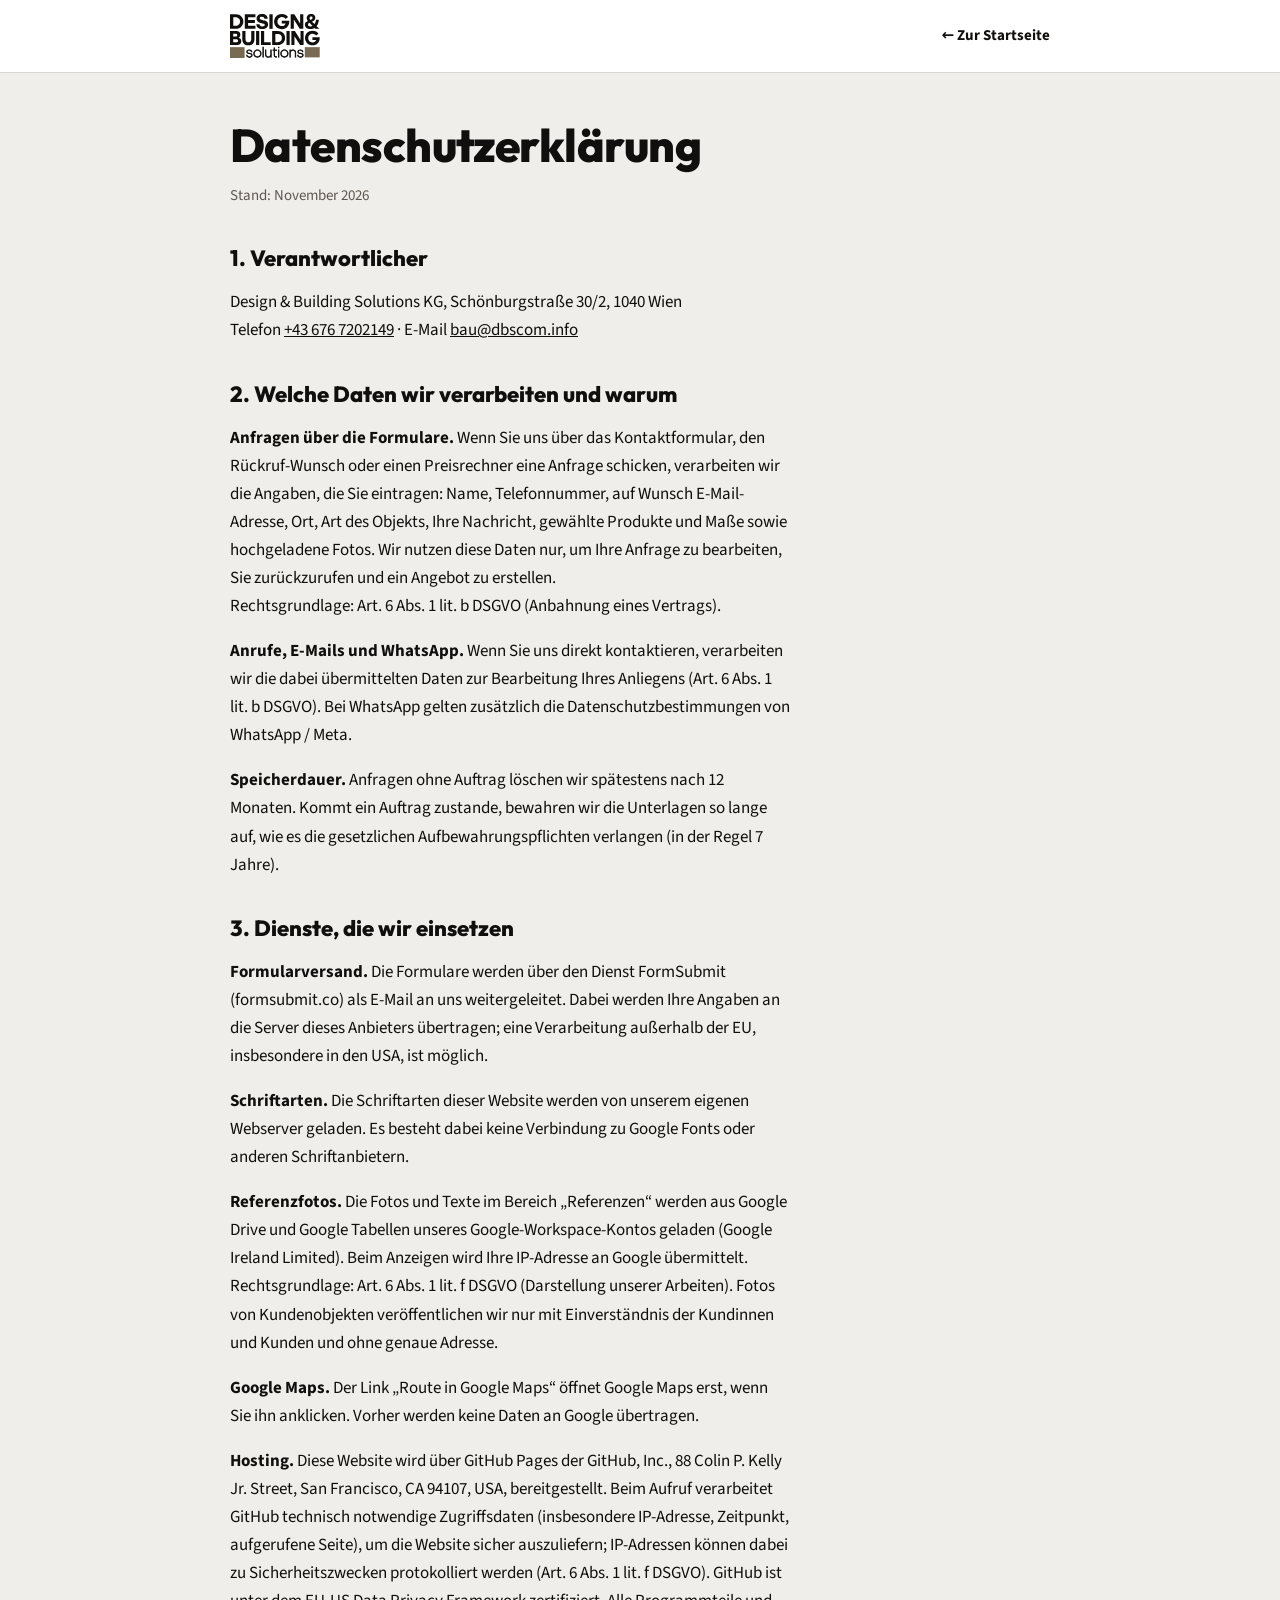
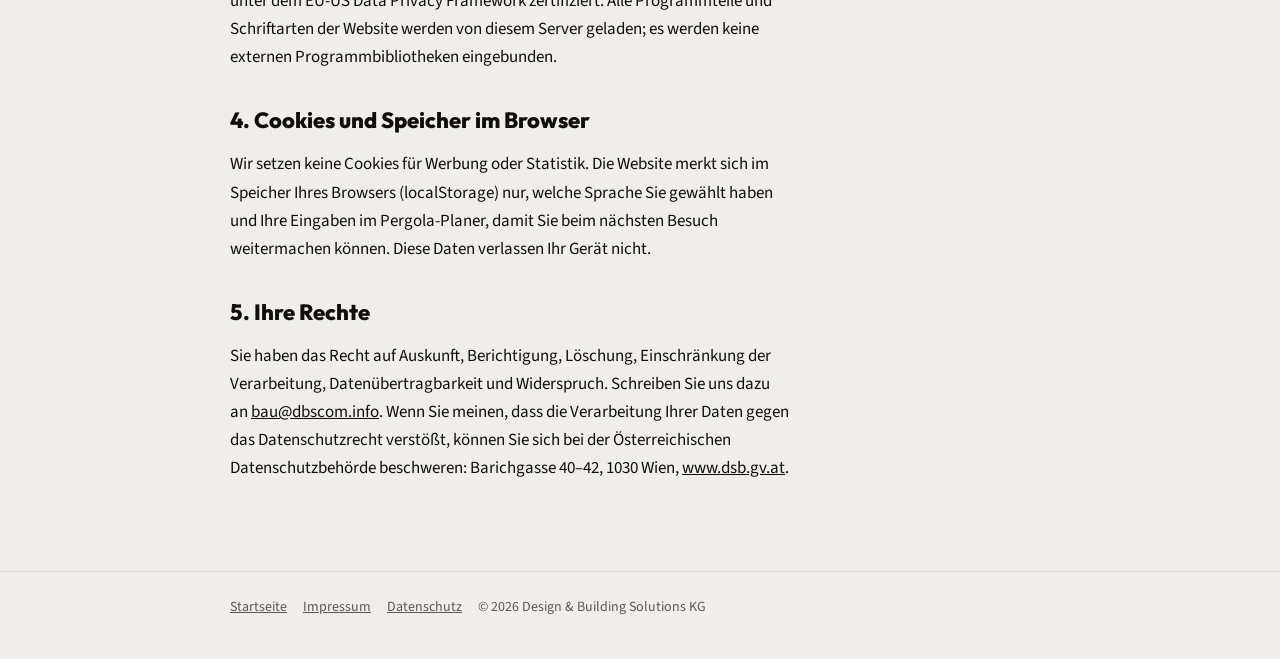
==== commit 20e83d39: "Rechner: nur Anfrage senden; shaders entfernt; Datenschutz/Impressum; 14 Bewertungen" ====
--- a/datenschutz.html
+++ b/datenschutz.html
@@ -41,7 +41,7 @@
 <header><div class="wrap"><a class="logo" href="index.html" aria-label="Design &amp; Building Solutions"><svg xmlns="http://www.w3.org/2000/svg" viewBox="161.09 126.21 272.36 133.57" aria-hidden="true" class="lg"><path fill="currentColor" d="M 171.08 136.26 L 171.08 162.08 L 178.94 162.08 C 180.74 162.08 182.41 161.76 183.92 161.12 C 185.45 160.48 186.78 159.57 187.92 158.41 C 189.06 157.26 189.95 155.88 190.59 154.29 C 191.24 152.71 191.56 150.96 191.56 149.08 C 191.56 147.23 191.24 145.52 190.59 143.95 C 189.95 142.39 189.05 141.03 187.89 139.89 C 186.73 138.76 185.35 137.86 183.76 137.22 C 182.18 136.58 180.46 136.26 178.61 136.26 Z M 161.09 127.11 L 179.13 127.11 C 182.52 127.11 185.60 127.67 188.37 128.82 C 191.14 129.95 193.50 131.5 195.46 133.45 C 197.41 135.41 198.93 137.72 200.00 140.38 C 201.07 143.04 201.61 145.90 201.61 148.94 C 201.61 152.04 201.05 154.95 199.94 157.67 C 198.82 160.40 197.25 162.76 195.23 164.76 C 193.21 166.76 190.80 168.33 187.99 169.5 C 185.17 170.65 182.05 171.24 178.61 171.24 L 161.09 171.24 Z M 161.09 127.11 "/><path fill="currentColor" d="M 205.99 127.11 L 238.26 127.11 L 238.26 136.13 L 215.98 136.13 L 215.98 144.44 L 236.59 144.44 L 236.59 153.20 L 215.98 153.20 L 215.98 162.22 L 238.33 162.22 L 238.33 171.24 L 205.99 171.24 Z M 205.99 127.11 "/><path fill="currentColor" d="M 258.82 172.07 C 253.19 172.07 248.88 170.77 245.90 168.17 C 242.91 165.58 241.27 162.00 240.97 157.45 L 250.96 157.45 C 251.00 158.31 251.17 159.14 251.47 159.93 C 251.77 160.72 252.23 161.43 252.86 162.05 C 253.48 162.68 254.30 163.18 255.30 163.57 C 256.32 163.96 257.57 164.15 259.07 164.15 C 261.61 164.15 263.51 163.70 264.77 162.80 C 266.04 161.89 266.67 160.76 266.67 159.38 C 266.67 158.52 266.43 157.82 265.93 157.25 C 265.44 156.70 264.76 156.21 263.91 155.80 C 263.05 155.40 262.05 155.05 260.91 154.78 C 259.77 154.50 258.58 154.23 257.33 153.97 C 255.57 153.54 253.77 153.06 251.92 152.52 C 250.07 151.98 248.40 151.20 246.90 150.17 C 245.40 149.14 244.16 147.80 243.19 146.14 C 242.23 144.49 241.75 142.35 241.75 139.73 C 241.75 137.80 242.11 136.01 242.84 134.35 C 243.57 132.70 244.64 131.28 246.06 130.10 C 247.48 128.92 249.21 127.99 251.25 127.30 C 253.28 126.61 255.64 126.27 258.30 126.27 C 261.01 126.27 263.40 126.62 265.48 127.33 C 267.57 128.04 269.33 129.03 270.76 130.29 C 272.20 131.56 273.33 133.08 274.15 134.87 C 274.96 136.65 275.46 138.62 275.63 140.76 L 265.58 140.76 C 265.49 139.00 264.89 137.50 263.78 136.25 C 262.66 135.01 260.75 134.39 258.04 134.39 C 256.02 134.39 254.41 134.77 253.21 135.55 C 252.01 136.32 251.41 137.44 251.41 138.90 C 251.41 139.84 251.67 140.62 252.18 141.25 C 252.69 141.87 253.38 142.40 254.24 142.82 C 255.10 143.26 256.10 143.62 257.24 143.92 C 258.38 144.22 259.57 144.52 260.82 144.82 C 262.62 145.21 264.45 145.66 266.32 146.17 C 268.19 146.69 269.90 147.42 271.44 148.36 C 272.99 149.31 274.24 150.55 275.21 152.10 C 276.18 153.65 276.66 155.67 276.66 158.16 C 276.66 160.17 276.27 162.03 275.50 163.73 C 274.73 165.42 273.58 166.90 272.05 168.14 C 270.53 169.39 268.66 170.35 266.45 171.04 C 264.24 171.73 261.69 172.07 258.82 172.07 "/><path fill="currentColor" d="M 280.66 171.24 L 290.64 171.24 L 290.64 127.11 L 280.66 127.11 Z M 280.66 171.24 "/><path fill="currentColor" d="M 339.44 158.25 C 338.34 161.07 336.82 163.50 334.86 165.57 C 332.91 167.62 330.56 169.24 327.81 170.40 C 325.06 171.55 322.03 172.14 318.73 172.14 C 315.25 172.14 312.05 171.53 309.13 170.33 C 306.21 169.13 303.69 167.49 301.59 165.40 C 299.48 163.32 297.85 160.89 296.69 158.09 C 295.53 155.30 294.96 152.32 294.96 149.14 C 294.96 146.00 295.52 143.04 296.66 140.25 C 297.80 137.46 299.41 135.02 301.5 132.94 C 303.58 130.85 306.08 129.21 309.00 128.01 C 311.92 126.80 315.16 126.21 318.73 126.21 C 322.89 126.21 326.53 127.00 329.65 128.59 C 332.76 130.18 335.32 132.41 337.34 135.29 L 330.00 141.53 C 328.5 139.65 326.82 138.17 324.98 137.12 C 323.12 136.07 321.05 135.55 318.73 135.55 C 316.80 135.55 315.00 135.88 313.35 136.55 C 311.69 137.21 310.25 138.16 309.03 139.38 C 307.81 140.60 306.85 142.07 306.16 143.76 C 305.48 145.46 305.13 147.33 305.13 149.39 C 305.13 151.33 305.46 153.12 306.13 154.78 C 306.80 156.43 307.72 157.85 308.90 159.03 C 310.08 160.21 311.49 161.14 313.12 161.83 C 314.75 162.51 316.53 162.86 318.47 162.86 C 321.43 162.86 323.87 162.17 325.78 160.80 C 327.69 159.42 329.07 157.55 329.94 155.19 L 318.21 155.19 L 318.21 146.5 L 341.08 146.5 L 341.08 149.07 C 341.08 152.38 340.53 155.44 339.44 158.25 "/><path fill="currentColor" d="M 354.93 143.28 L 354.93 171.24 L 345.33 171.24 L 345.33 127.11 L 356.22 127.11 L 374.00 155.13 L 374.00 127.11 L 383.60 127.11 L 383.60 171.24 L 372.71 171.24 Z M 354.93 143.28 "/><path fill="currentColor" d="M 402.60 138.51 C 402.60 139.50 402.86 140.46 403.37 141.41 C 403.89 142.35 404.53 143.25 405.30 144.12 C 406.21 143.77 407.03 143.39 407.79 142.99 C 408.53 142.58 409.20 142.14 409.78 141.67 C 410.37 141.19 410.81 140.65 411.14 140.02 C 411.46 139.40 411.62 138.68 411.62 137.86 C 411.62 136.62 411.22 135.62 410.43 134.87 C 409.63 134.12 408.61 133.74 407.37 133.74 C 406.12 133.74 405.01 134.15 404.05 134.96 C 403.08 135.78 402.60 136.96 402.60 138.51 M 402.28 153.00 C 400.99 153.69 399.94 154.46 399.12 155.32 C 398.31 156.18 397.90 157.30 397.90 158.67 C 397.90 160.44 398.58 161.78 399.96 162.70 C 401.33 163.62 403.09 164.08 405.24 164.08 C 407.60 164.08 409.73 163.59 411.62 162.60 Z M 417.61 168.66 C 415.89 169.69 413.98 170.49 411.88 171.08 C 409.77 171.65 407.47 171.94 404.98 171.94 C 402.53 171.94 400.30 171.66 398.28 171.10 C 396.26 170.55 394.54 169.71 393.10 168.59 C 391.66 167.48 390.53 166.12 389.72 164.50 C 388.90 162.89 388.49 161.01 388.49 158.86 C 388.49 155.86 389.30 153.44 390.91 151.59 C 392.52 149.74 394.66 148.24 397.32 147.08 C 396.42 145.92 395.62 144.63 394.93 143.21 C 394.25 141.80 393.90 140.27 393.90 138.64 C 393.90 136.83 394.23 135.17 394.87 133.64 C 395.51 132.12 396.42 130.81 397.61 129.71 C 398.79 128.62 400.21 127.78 401.86 127.17 C 403.51 126.57 405.35 126.27 407.37 126.27 C 409.26 126.27 410.99 126.55 412.55 127.11 C 414.12 127.67 415.46 128.44 416.58 129.43 C 417.69 130.41 418.57 131.57 419.19 132.91 C 419.81 134.24 420.12 135.70 420.12 137.28 C 420.12 139.00 419.85 140.5 419.32 141.76 C 418.78 143.03 418.06 144.15 417.16 145.12 C 416.26 146.08 415.22 146.92 414.03 147.62 C 412.85 148.33 411.60 148.97 410.26 149.53 L 417.74 156.93 C 419.03 155.00 420.03 152.84 420.77 150.46 C 421.50 148.07 421.92 145.75 422.05 143.47 L 430.88 143.47 C 430.62 146.78 429.96 150.16 428.88 153.62 C 427.81 157.07 426.20 160.22 424.05 163.05 L 432.30 171.23 L 420.12 171.23 Z M 417.61 168.66 "/><path fill="currentColor" d="M 170.77 202.97 L 170.77 212.21 L 179.82 212.21 C 181.69 212.21 183.14 211.79 184.16 210.96 C 185.18 210.13 185.69 209.05 185.69 207.71 C 185.69 206.30 185.18 205.15 184.16 204.28 C 183.14 203.41 181.67 202.97 179.75 202.97 Z M 170.77 186.05 L 170.77 194.79 L 178.01 194.79 C 179.67 194.79 180.92 194.38 181.75 193.54 C 182.58 192.71 183.00 191.65 183.00 190.36 C 183.00 189.11 182.58 188.08 181.75 187.27 C 180.92 186.46 179.67 186.05 178.01 186.05 Z M 161.09 177.75 L 178.69 177.75 C 181.07 177.75 183.13 178.06 184.88 178.68 C 186.62 179.31 188.06 180.15 189.18 181.21 C 190.30 182.28 191.14 183.50 191.68 184.90 C 192.22 186.29 192.49 187.78 192.49 189.36 C 192.49 191.28 192.04 192.97 191.15 194.45 C 190.25 195.92 188.91 197.12 187.12 198.03 C 189.83 198.87 191.88 200.16 193.27 201.91 C 194.67 203.66 195.36 205.78 195.36 208.28 C 195.36 210.02 195.05 211.65 194.42 213.14 C 193.80 214.64 192.87 215.93 191.62 217.01 C 190.37 218.10 188.81 218.95 186.94 219.57 C 185.06 220.20 182.86 220.51 180.32 220.51 L 161.09 220.51 Z M 161.09 177.75 "/><path fill="currentColor" d="M 216.96 221.26 C 213.96 221.26 211.31 220.83 209.00 219.98 C 206.69 219.13 204.76 217.92 203.20 216.36 C 201.64 214.80 200.45 212.94 199.64 210.77 C 198.83 208.61 198.42 206.19 198.42 203.53 L 198.42 177.75 L 208.10 177.75 L 208.10 202.22 C 208.10 205.46 208.85 207.95 210.38 209.68 C 211.90 211.41 214.07 212.27 216.90 212.27 C 219.69 212.27 221.83 211.41 223.33 209.68 C 224.83 207.95 225.58 205.46 225.58 202.22 L 225.58 177.75 L 235.25 177.75 L 235.25 203.53 C 235.25 206.19 234.85 208.61 234.07 210.77 C 233.28 212.94 232.10 214.80 230.54 216.36 C 228.98 217.92 227.07 219.13 224.80 219.98 C 222.53 220.83 219.92 221.26 216.96 221.26 "/><path fill="currentColor" d="M 240.25 220.51 L 249.92 220.51 L 249.92 177.75 L 240.25 177.75 Z M 240.25 220.51 "/><path fill="currentColor" d="M 255.10 177.75 L 264.78 177.75 L 264.78 211.65 L 284.63 211.65 L 284.63 220.51 L 255.10 220.51 Z M 255.10 177.75 "/><path fill="currentColor" d="M 298.74 186.61 L 298.74 211.64 L 306.35 211.64 C 308.10 211.64 309.71 211.33 311.19 210.71 C 312.67 210.08 313.96 209.21 315.07 208.09 C 316.17 206.96 317.03 205.64 317.65 204.09 C 318.28 202.55 318.59 200.87 318.59 199.04 C 318.59 197.25 318.28 195.59 317.65 194.07 C 317.03 192.56 316.16 191.25 315.03 190.14 C 313.91 189.04 312.58 188.17 311.03 187.55 C 309.50 186.92 307.83 186.61 306.04 186.61 Z M 289.07 177.75 L 306.54 177.75 C 309.83 177.75 312.82 178.30 315.50 179.40 C 318.18 180.51 320.47 182.01 322.37 183.90 C 324.26 185.79 325.73 188.03 326.77 190.60 C 327.81 193.19 328.33 195.96 328.33 198.91 C 328.33 201.91 327.78 204.73 326.71 207.37 C 325.62 210.01 324.10 212.30 322.15 214.24 C 320.19 216.17 317.85 217.70 315.12 218.82 C 312.40 219.95 309.37 220.51 306.04 220.51 L 289.07 220.51 Z M 289.07 177.75 "/><path fill="currentColor" d="M 332.57 220.51 L 342.25 220.51 L 342.25 177.75 L 332.57 177.75 Z M 332.57 220.51 "/><path fill="currentColor" d="M 356.73 193.42 L 356.73 220.51 L 347.43 220.51 L 347.43 177.75 L 357.98 177.75 L 375.21 204.91 L 375.21 177.75 L 384.51 177.75 L 384.51 220.51 L 373.96 220.51 Z M 356.73 193.42 "/><path fill="currentColor" d="M 431.86 207.93 C 430.80 210.66 429.32 213.02 427.43 215.01 C 425.53 217.01 423.25 218.57 420.59 219.70 C 417.93 220.82 415 221.38 411.79 221.38 C 408.42 221.38 405.32 220.80 402.49 219.64 C 399.66 218.47 397.22 216.88 395.18 214.86 C 393.14 212.84 391.56 210.48 390.44 207.78 C 389.32 205.07 388.75 202.17 388.75 199.10 C 388.75 196.06 389.30 193.19 390.41 190.48 C 391.51 187.78 393.07 185.42 395.09 183.40 C 397.11 181.38 399.53 179.79 402.36 178.62 C 405.19 177.46 408.33 176.87 411.79 176.87 C 415.82 176.87 419.35 177.65 422.37 179.18 C 425.39 180.73 427.87 182.89 429.83 185.67 L 422.71 191.73 C 421.26 189.90 419.63 188.48 417.85 187.46 C 416.05 186.44 414.04 185.93 411.79 185.93 C 409.92 185.93 408.18 186.25 406.58 186.90 C 404.97 187.54 403.58 188.46 402.39 189.64 C 401.21 190.83 400.28 192.24 399.62 193.89 C 398.95 195.53 398.62 197.35 398.62 199.35 C 398.62 201.22 398.94 202.96 399.58 204.56 C 400.23 206.16 401.13 207.54 402.27 208.68 C 403.41 209.82 404.78 210.73 406.36 211.39 C 407.94 212.06 409.67 212.40 411.54 212.40 C 414.41 212.40 416.77 211.73 418.63 210.40 C 420.48 209.07 421.82 207.26 422.65 204.97 L 411.29 204.97 L 411.29 196.54 L 433.45 196.54 L 433.45 199.04 C 433.45 202.24 432.92 205.21 431.86 207.93 "/><path fill="#796B53" d="M 161.09 259.77 L 205.45 259.77 L 205.45 226.83 L 161.09 226.83 Z M 161.09 259.77 "/><path fill="#796B53" d="M 388.18 257.91 L 433.45 257.91 L 433.45 226.83 L 388.18 226.83 Z M 388.18 257.91 "/><path fill="currentColor" d="M 213.03 250.73 C 213.25 252.35 213.95 253.60 215.14 254.48 C 216.34 255.36 218.01 255.80 220.16 255.80 C 222.23 255.80 223.79 255.41 224.85 254.61 C 225.91 253.82 226.44 252.75 226.44 251.41 C 226.44 250.60 226.25 249.95 225.86 249.46 C 225.47 248.96 224.96 248.56 224.33 248.25 C 223.71 247.93 222.98 247.69 222.16 247.51 C 221.33 247.33 220.49 247.16 219.63 247.01 C 218.64 246.83 217.67 246.64 216.73 246.43 C 215.79 246.22 214.94 245.90 214.18 245.46 C 213.42 245.03 212.80 244.46 212.34 243.76 C 211.87 243.06 211.64 242.12 211.64 240.96 C 211.64 239.11 212.35 237.61 213.78 236.48 C 215.19 235.34 217.12 234.77 219.54 234.77 C 222.05 234.77 224.04 235.37 225.52 236.57 C 227.00 237.76 227.82 239.38 227.97 241.41 L 225.77 241.41 C 225.71 240.84 225.55 240.28 225.28 239.73 C 225.01 239.17 224.62 238.68 224.11 238.25 C 223.60 237.82 222.97 237.47 222.21 237.21 C 221.44 236.96 220.54 236.83 219.49 236.83 C 217.70 236.83 216.32 237.20 215.34 237.93 C 214.37 238.67 213.89 239.65 213.89 240.87 C 213.89 241.58 214.04 242.17 214.36 242.62 C 214.67 243.07 215.10 243.44 215.64 243.74 C 216.17 244.04 216.80 244.28 217.5 244.46 C 218.20 244.64 218.94 244.80 219.72 244.95 C 220.73 245.13 221.77 245.33 222.83 245.55 C 223.89 245.78 224.86 246.10 225.73 246.52 C 226.59 246.94 227.29 247.53 227.83 248.29 C 228.37 249.05 228.64 250.06 228.64 251.32 C 228.64 253.23 227.90 254.81 226.42 256.05 C 224.94 257.29 222.84 257.91 220.12 257.91 C 217.40 257.91 215.23 257.30 213.62 256.09 C 212.00 254.88 211.06 253.09 210.79 250.73 Z M 213.03 250.73 "/><path fill="currentColor" d="M 211.89 251.67 C 212.26 253.26 213.01 254.46 214.18 255.34 C 215.62 256.43 217.62 256.98 220.12 256.98 C 222.60 256.98 224.52 256.42 225.82 255.33 C 227.09 254.27 227.71 252.95 227.71 251.32 C 227.71 250.26 227.49 249.43 227.07 248.83 C 226.62 248.19 226.05 247.71 225.32 247.36 C 224.52 246.98 223.62 246.67 222.64 246.46 C 221.59 246.25 220.56 246.04 219.55 245.87 C 218.75 245.71 217.98 245.54 217.26 245.36 C 216.5 245.16 215.80 244.89 215.19 244.56 C 214.53 244.19 213.99 243.72 213.59 243.16 C 213.17 242.55 212.95 241.78 212.95 240.87 C 212.95 239.34 213.57 238.10 214.78 237.19 C 215.91 236.33 217.50 235.90 219.49 235.90 C 220.63 235.90 221.64 236.04 222.50 236.33 C 223.37 236.62 224.11 237.02 224.71 237.53 C 225.32 238.05 225.79 238.66 226.11 239.32 C 226.30 239.70 226.44 240.08 226.54 240.48 L 226.89 240.48 C 226.61 239.17 225.97 238.12 224.94 237.29 C 223.63 236.24 221.82 235.70 219.53 235.70 C 217.34 235.70 215.60 236.21 214.36 237.20 C 213.16 238.16 212.58 239.39 212.58 240.96 C 212.58 241.93 212.76 242.71 213.12 243.25 C 213.50 243.82 214.01 244.30 214.64 244.66 C 215.32 245.04 216.09 245.33 216.94 245.52 C 217.87 245.73 218.82 245.92 219.79 246.09 C 220.66 246.25 221.52 246.41 222.36 246.60 C 223.26 246.79 224.07 247.07 224.75 247.41 C 225.50 247.78 226.12 248.28 226.59 248.88 C 227.11 249.54 227.37 250.39 227.37 251.41 C 227.37 253.06 226.71 254.39 225.41 255.36 C 224.17 256.28 222.45 256.73 220.16 256.73 C 217.82 256.73 215.94 256.23 214.59 255.23 C 213.40 254.35 212.62 253.16 212.26 251.67 Z M 220.12 258.84 C 217.21 258.84 214.83 258.17 213.06 256.84 C 211.24 255.47 210.16 253.45 209.87 250.84 L 209.75 249.80 L 213.85 249.80 L 213.96 250.61 C 214.14 251.98 214.71 253 215.69 253.73 C 216.72 254.48 218.23 254.87 220.16 254.87 C 222.01 254.87 223.40 254.53 224.29 253.87 C 225.12 253.25 225.51 252.46 225.51 251.41 C 225.51 250.82 225.38 250.35 225.13 250.03 C 224.82 249.64 224.42 249.33 223.92 249.08 C 223.37 248.80 222.71 248.58 221.96 248.42 C 221.15 248.24 220.32 248.08 219.47 247.93 C 218.46 247.75 217.49 247.55 216.53 247.34 C 215.51 247.12 214.56 246.76 213.72 246.28 C 212.83 245.77 212.10 245.10 211.57 244.27 C 211 243.42 210.71 242.30 210.71 240.96 C 210.71 238.82 211.55 237.07 213.19 235.75 C 214.78 234.48 216.91 233.84 219.53 233.84 C 222.25 233.84 224.46 234.51 226.11 235.84 C 227.79 237.20 228.73 239.05 228.89 241.34 L 228.97 242.34 L 224.93 242.34 L 224.84 241.51 C 224.79 241.05 224.66 240.58 224.44 240.13 C 224.23 239.70 223.91 239.30 223.50 238.96 C 223.09 238.60 222.55 238.31 221.91 238.10 C 221.24 237.88 220.42 237.76 219.49 237.76 C 217.91 237.76 216.71 238.07 215.91 238.67 C 215.16 239.24 214.82 239.93 214.82 240.87 C 214.82 241.39 214.92 241.80 215.12 242.08 C 215.36 242.42 215.67 242.69 216.09 242.92 C 216.56 243.19 217.11 243.40 217.73 243.55 C 218.41 243.73 219.14 243.89 219.89 244.03 C 220.90 244.21 221.95 244.42 223.02 244.64 C 224.16 244.88 225.20 245.23 226.13 245.68 C 227.14 246.16 227.96 246.86 228.59 247.75 C 229.24 248.67 229.57 249.87 229.57 251.32 C 229.57 253.51 228.71 255.34 227.02 256.76 C 225.37 258.14 223.05 258.84 220.12 258.84 "/><path fill="currentColor" d="M 244.31 236.88 C 242.97 236.88 241.72 237.12 240.57 237.60 C 239.42 238.08 238.43 238.74 237.61 239.59 C 236.78 240.44 236.14 241.44 235.66 242.60 C 235.18 243.75 234.94 245 234.94 246.34 C 234.94 247.66 235.18 248.89 235.66 250.04 C 236.14 251.19 236.78 252.19 237.61 253.04 C 238.43 253.89 239.42 254.56 240.57 255.04 C 241.72 255.51 242.97 255.76 244.31 255.76 C 245.66 255.76 246.90 255.51 248.03 255.04 C 249.17 254.56 250.15 253.89 250.97 253.04 C 251.79 252.19 252.44 251.19 252.92 250.04 C 253.40 248.89 253.64 247.66 253.64 246.34 C 253.64 245 253.40 243.75 252.92 242.60 C 252.44 241.44 251.79 240.44 250.97 239.59 C 250.15 238.74 249.17 238.08 248.03 237.60 C 246.90 237.12 245.66 236.88 244.31 236.88 M 244.31 234.77 C 245.92 234.77 247.43 235.07 248.84 235.67 C 250.25 236.26 251.46 237.08 252.5 238.11 C 253.53 239.14 254.34 240.36 254.94 241.76 C 255.53 243.17 255.83 244.68 255.83 246.30 C 255.83 247.94 255.53 249.46 254.94 250.87 C 254.34 252.27 253.53 253.49 252.5 254.52 C 251.46 255.55 250.25 256.37 248.84 256.97 C 247.43 257.56 245.92 257.86 244.31 257.86 C 242.67 257.86 241.14 257.56 239.74 256.97 C 238.33 256.37 237.12 255.55 236.08 254.52 C 235.05 253.49 234.24 252.27 233.64 250.87 C 233.04 249.46 232.75 247.94 232.75 246.30 C 232.75 244.68 233.04 243.17 233.64 241.76 C 234.24 240.36 235.05 239.14 236.08 238.11 C 237.12 237.08 238.33 236.26 239.74 235.67 C 241.14 235.07 242.67 234.77 244.31 234.77 "/><path fill="currentColor" d="M 244.31 237.81 C 243.10 237.81 241.96 238.03 240.92 238.46 C 239.90 238.89 239.01 239.48 238.28 240.24 C 237.54 241.00 236.95 241.91 236.52 242.96 C 236.09 243.99 235.87 245.13 235.87 246.33 C 235.87 247.53 236.09 248.65 236.52 249.68 C 236.95 250.72 237.54 251.63 238.28 252.39 C 239.01 253.15 239.90 253.75 240.92 254.17 C 242.99 255.03 245.64 255.04 247.67 254.18 C 248.68 253.75 249.57 253.15 250.30 252.39 C 251.04 251.63 251.63 250.72 252.06 249.68 C 252.49 248.65 252.71 247.53 252.71 246.33 C 252.71 245.12 252.49 243.99 252.06 242.96 C 251.63 241.92 251.04 241.00 250.30 240.24 C 249.57 239.48 248.68 238.88 247.67 238.46 C 246.65 238.03 245.52 237.81 244.31 237.81 M 244.31 256.69 C 242.85 256.69 241.47 256.42 240.21 255.90 C 238.95 255.37 237.85 254.63 236.94 253.69 C 236.04 252.76 235.32 251.65 234.80 250.40 C 234.27 249.14 234.01 247.77 234.01 246.33 C 234.01 244.88 234.27 243.50 234.80 242.24 C 235.32 240.98 236.04 239.88 236.94 238.94 C 237.85 238.01 238.94 237.26 240.21 236.73 C 242.74 235.69 245.90 235.69 248.39 236.74 C 249.64 237.26 250.73 238.00 251.64 238.94 C 252.54 239.88 253.26 240.99 253.78 242.24 C 254.30 243.50 254.57 244.88 254.57 246.33 C 254.57 247.77 254.30 249.14 253.78 250.40 C 253.26 251.65 252.54 252.76 251.64 253.69 C 250.73 254.63 249.64 255.37 248.39 255.90 C 247.15 256.42 245.78 256.69 244.31 256.69 M 244.31 235.70 C 242.80 235.70 241.39 235.98 240.10 236.53 C 238.82 237.07 237.69 237.83 236.75 238.77 C 235.80 239.71 235.05 240.84 234.50 242.13 C 233.95 243.41 233.67 244.81 233.67 246.30 C 233.67 247.81 233.95 249.22 234.50 250.50 C 235.05 251.79 235.80 252.92 236.75 253.86 C 237.69 254.80 238.82 255.56 240.10 256.11 C 242.65 257.19 245.87 257.21 248.48 256.11 C 249.76 255.56 250.90 254.80 251.83 253.86 C 252.78 252.92 253.53 251.79 254.08 250.50 C 254.62 249.22 254.90 247.80 254.90 246.30 C 254.90 244.82 254.62 243.42 254.08 242.13 C 253.53 240.84 252.78 239.71 251.83 238.77 C 250.90 237.83 249.76 237.07 248.48 236.53 C 247.19 235.98 245.79 235.70 244.31 235.70 M 244.31 258.80 C 242.55 258.80 240.89 258.47 239.37 257.83 C 237.86 257.18 236.53 256.29 235.43 255.18 C 234.31 254.07 233.42 252.74 232.78 251.23 C 232.14 249.72 231.81 248.06 231.81 246.30 C 231.81 244.56 232.14 242.91 232.78 241.40 C 233.42 239.89 234.32 238.57 235.43 237.46 C 236.53 236.34 237.86 235.45 239.37 234.81 C 242.38 233.53 246.15 233.51 249.21 234.81 C 250.72 235.45 252.04 236.34 253.16 237.46 C 254.26 238.57 255.15 239.89 255.80 241.40 C 256.44 242.92 256.77 244.57 256.77 246.30 C 256.77 248.06 256.44 249.71 255.80 251.23 C 255.15 252.74 254.26 254.07 253.16 255.18 C 252.04 256.29 250.72 257.18 249.21 257.83 C 247.68 258.47 246.04 258.80 244.31 258.80 "/><path fill="currentColor" d="M 260.61 257.55 L 262.81 257.55 L 262.81 226.83 L 260.61 226.83 Z M 260.61 257.55 "/><path fill="currentColor" d="M 261.55 256.62 L 261.88 256.62 L 261.88 227.77 L 261.55 227.77 Z M 263.75 258.48 L 259.68 258.48 L 259.68 225.91 L 263.75 225.91 Z M 263.75 258.48 "/><path fill="currentColor" d="M 284.45 257.55 L 284.45 254.14 C 284.18 254.59 283.83 255.04 283.42 255.49 C 283.00 255.94 282.48 256.34 281.85 256.70 C 281.22 257.05 280.50 257.35 279.69 257.57 C 278.89 257.80 277.98 257.91 276.96 257.91 C 275.64 257.91 274.46 257.69 273.39 257.26 C 272.33 256.82 271.42 256.22 270.66 255.44 C 269.90 254.67 269.31 253.71 268.89 252.59 C 268.47 251.47 268.26 250.23 268.26 248.85 L 268.26 235.13 L 270.46 235.13 L 270.46 248.58 C 270.46 250.85 271.05 252.63 272.23 253.89 C 273.41 255.17 275.06 255.80 277.18 255.80 C 279.40 255.80 281.16 255.10 282.48 253.71 C 283.79 252.32 284.45 250.41 284.45 247.95 L 284.45 235.13 L 286.64 235.13 L 286.64 257.55 Z M 284.45 257.55 "/><path fill="currentColor" d="M 285.38 256.62 L 285.71 256.62 L 285.71 236.06 L 285.38 236.06 L 285.38 247.95 C 285.38 249.44 285.15 250.77 284.69 251.92 L 285.38 250.77 Z M 269.19 236.06 L 269.19 248.85 C 269.19 250.10 269.39 251.26 269.76 252.27 C 270.14 253.26 270.66 254.11 271.33 254.79 C 272.00 255.48 272.81 256.01 273.75 256.39 C 275.44 257.08 277.79 257.13 279.44 256.67 C 280.18 256.47 280.83 256.20 281.39 255.89 C 281.93 255.58 282.38 255.23 282.73 254.85 C 282.91 254.66 283.07 254.47 283.22 254.29 C 283.19 254.31 283.17 254.33 283.16 254.35 C 281.66 255.93 279.65 256.73 277.18 256.73 C 274.80 256.73 272.91 255.99 271.55 254.53 C 270.21 253.08 269.53 251.08 269.53 248.58 L 269.53 236.06 Z M 276.96 258.84 C 275.53 258.84 274.21 258.60 273.04 258.12 C 271.87 257.64 270.85 256.96 270 256.09 C 269.14 255.23 268.48 254.16 268.01 252.92 C 267.56 251.70 267.33 250.33 267.33 248.85 L 267.33 234.20 L 271.39 234.20 L 271.39 248.58 C 271.39 250.63 271.89 252.16 272.91 253.26 C 273.92 254.34 275.32 254.87 277.18 254.87 C 279.15 254.87 280.66 254.28 281.80 253.07 C 282.94 251.87 283.51 250.15 283.51 247.95 L 283.51 234.20 L 287.58 234.20 L 287.58 258.48 L 283.51 258.48 L 283.51 256.67 C 283.16 256.98 282.75 257.25 282.31 257.51 C 281.63 257.90 280.83 258.22 279.94 258.47 C 279.06 258.72 278.05 258.84 276.96 258.84 "/><path fill="currentColor" d="M 302.95 235.13 L 302.95 237.10 L 296.71 237.10 L 296.71 250.73 C 296.71 251.69 296.85 252.47 297.14 253.06 C 297.42 253.66 297.78 254.14 298.22 254.50 C 298.65 254.86 299.13 255.10 299.65 255.24 C 300.17 255.37 300.69 255.44 301.20 255.44 L 302.90 255.44 L 302.90 257.55 L 301.15 257.55 C 300.37 257.55 299.60 257.44 298.82 257.21 C 298.04 256.99 297.34 256.61 296.71 256.07 C 296.08 255.53 295.57 254.83 295.17 253.96 C 294.76 253.10 294.56 252.02 294.56 250.73 L 294.56 237.10 L 291.20 237.10 L 291.20 235.13 L 294.56 235.13 L 294.56 228.63 L 296.71 228.63 L 296.71 235.13 Z M 302.95 235.13 "/><path fill="currentColor" d="M 292.13 236.17 L 295.5 236.17 L 295.5 250.73 C 295.5 251.88 295.67 252.83 296.01 253.57 C 296.36 254.31 296.80 254.91 297.32 255.36 C 297.85 255.81 298.42 256.13 299.08 256.32 C 299.77 256.51 300.46 256.62 301.16 256.62 L 301.97 256.62 L 301.97 256.37 L 301.20 256.37 C 300.62 256.37 300.02 256.30 299.42 256.14 C 298.76 255.97 298.16 255.66 297.62 255.22 C 297.08 254.77 296.64 254.18 296.30 253.46 C 295.96 252.74 295.78 251.83 295.78 250.73 L 295.78 236.17 L 302.01 236.17 L 302.01 236.06 L 295.78 236.06 L 295.78 229.56 L 295.5 229.56 L 295.5 236.06 L 292.13 236.06 Z M 303.83 258.48 L 301.16 258.48 C 300.29 258.48 299.42 258.35 298.56 258.11 C 297.66 257.85 296.83 257.40 296.11 256.78 C 295.38 256.15 294.78 255.33 294.32 254.35 C 293.86 253.37 293.63 252.15 293.63 250.73 L 293.63 238.03 L 290.27 238.03 L 290.27 234.20 L 293.63 234.20 L 293.63 227.69 L 297.65 227.69 L 297.65 234.20 L 303.88 234.20 L 303.88 238.03 L 297.65 238.03 L 297.65 250.73 C 297.65 251.55 297.76 252.19 297.98 252.66 C 298.21 253.14 298.48 253.51 298.81 253.78 C 299.14 254.05 299.49 254.23 299.89 254.34 C 300.33 254.45 300.77 254.51 301.20 254.51 L 303.83 254.51 Z M 303.83 258.48 "/><path fill="currentColor" d="M 307.73 235.13 L 309.92 235.13 L 309.92 257.55 L 307.73 257.55 Z M 307.73 226.83 L 309.92 226.83 L 309.92 229.21 L 307.73 229.21 Z M 307.73 226.83 "/><path fill="currentColor" d="M 308.66 228.28 L 308.99 228.28 L 308.99 227.77 L 308.66 227.77 Z M 310.85 230.14 L 306.79 230.14 L 306.79 225.91 L 310.85 225.91 Z M 308.66 256.62 L 308.99 256.62 L 308.99 236.06 L 308.66 236.06 Z M 310.85 258.48 L 306.79 258.48 L 306.79 234.20 L 310.85 234.20 Z M 310.85 258.48 "/><path fill="currentColor" d="M 326.27 236.88 C 324.92 236.88 323.67 237.12 322.53 237.60 C 321.37 238.08 320.39 238.74 319.57 239.59 C 318.74 240.44 318.09 241.44 317.62 242.60 C 317.14 243.75 316.90 245 316.90 246.34 C 316.90 247.66 317.14 248.89 317.62 250.04 C 318.09 251.19 318.74 252.19 319.57 253.04 C 320.39 253.89 321.37 254.56 322.53 255.04 C 323.67 255.51 324.92 255.76 326.27 255.76 C 327.61 255.76 328.85 255.51 329.99 255.04 C 331.13 254.56 332.10 253.89 332.93 253.04 C 333.75 252.19 334.40 251.19 334.88 250.04 C 335.35 248.89 335.60 247.66 335.60 246.34 C 335.60 245 335.35 243.75 334.88 242.60 C 334.40 241.44 333.75 240.44 332.93 239.59 C 332.10 238.74 331.13 238.08 329.99 237.60 C 328.85 237.12 327.61 236.88 326.27 236.88 M 326.27 234.77 C 327.88 234.77 329.39 235.07 330.80 235.67 C 332.20 236.26 333.42 237.08 334.45 238.11 C 335.48 239.14 336.30 240.36 336.90 241.76 C 337.49 243.17 337.79 244.68 337.79 246.30 C 337.79 247.94 337.49 249.46 336.90 250.87 C 336.30 252.27 335.48 253.49 334.45 254.52 C 333.42 255.55 332.20 256.37 330.80 256.97 C 329.39 257.56 327.88 257.86 326.27 257.86 C 324.62 257.86 323.10 257.56 321.69 256.97 C 320.29 256.37 319.07 255.55 318.04 254.52 C 317.01 253.49 316.20 252.27 315.60 250.87 C 315.00 249.46 314.70 247.94 314.70 246.30 C 314.70 244.68 315.00 243.17 315.60 241.76 C 316.20 240.36 317.01 239.14 318.04 238.11 C 319.07 237.08 320.29 236.26 321.69 235.67 C 323.10 235.07 324.62 234.77 326.27 234.77 "/><path fill="currentColor" d="M 326.27 237.81 C 325.05 237.81 323.92 238.03 322.88 238.46 C 321.85 238.89 320.96 239.48 320.24 240.24 C 319.50 241.00 318.91 241.91 318.48 242.96 C 318.05 243.99 317.83 245.13 317.83 246.33 C 317.83 247.53 318.05 248.65 318.48 249.68 C 318.91 250.72 319.50 251.63 320.24 252.39 C 320.96 253.15 321.85 253.75 322.88 254.17 C 324.95 255.03 327.59 255.04 329.62 254.18 C 330.64 253.75 331.53 253.15 332.26 252.39 C 332.99 251.63 333.58 250.72 334.02 249.68 C 334.44 248.65 334.66 247.53 334.66 246.33 C 334.66 245.12 334.44 243.99 334.02 242.96 C 333.58 241.92 332.99 241.00 332.26 240.24 C 331.53 239.48 330.64 238.88 329.63 238.46 C 328.61 238.03 327.48 237.81 326.27 237.81 M 326.27 256.69 C 324.81 256.69 323.43 256.42 322.17 255.90 C 320.91 255.37 319.80 254.63 318.90 253.69 C 318 252.76 317.28 251.65 316.75 250.40 C 316.23 249.14 315.97 247.77 315.97 246.33 C 315.97 244.88 316.23 243.50 316.75 242.24 C 317.28 240.98 318 239.88 318.90 238.94 C 319.80 238.01 320.90 237.26 322.17 236.73 C 324.69 235.69 327.85 235.69 330.35 236.74 C 331.60 237.26 332.69 238.00 333.60 238.94 C 334.50 239.88 335.22 240.99 335.74 242.24 C 336.26 243.50 336.53 244.88 336.53 246.33 C 336.53 247.77 336.26 249.14 335.74 250.40 C 335.22 251.65 334.50 252.76 333.60 253.69 C 332.69 254.63 331.60 255.37 330.35 255.90 C 329.10 256.42 327.73 256.69 326.27 256.69 M 326.27 235.70 C 324.76 235.70 323.34 235.98 322.06 236.53 C 320.77 237.07 319.64 237.83 318.70 238.77 C 317.76 239.71 317.00 240.84 316.46 242.13 C 315.91 243.41 315.63 244.81 315.63 246.30 C 315.63 247.81 315.91 249.22 316.46 250.50 C 317.00 251.79 317.76 252.92 318.70 253.86 C 319.64 254.80 320.77 255.56 322.06 256.11 C 324.60 257.19 327.83 257.21 330.44 256.11 C 331.72 255.56 332.85 254.80 333.79 253.86 C 334.73 252.92 335.49 251.79 336.04 250.50 C 336.58 249.22 336.86 247.80 336.86 246.30 C 336.86 244.82 336.58 243.42 336.04 242.13 C 335.49 240.84 334.73 239.71 333.79 238.77 C 332.85 237.83 331.72 237.07 330.43 236.53 C 329.15 235.98 327.75 235.70 326.27 235.70 M 326.27 258.80 C 324.51 258.80 322.85 258.47 321.33 257.83 C 319.82 257.18 318.49 256.29 317.38 255.18 C 316.27 254.07 315.38 252.74 314.74 251.23 C 314.10 249.72 313.77 248.06 313.77 246.30 C 313.77 244.56 314.10 242.91 314.74 241.40 C 315.38 239.89 316.27 238.57 317.38 237.46 C 318.49 236.34 319.82 235.45 321.33 234.81 C 324.33 233.53 328.10 233.51 331.16 234.81 C 332.67 235.45 334.00 236.34 335.11 237.46 C 336.22 238.57 337.11 239.89 337.75 241.40 C 338.40 242.92 338.73 244.57 338.73 246.30 C 338.73 248.06 338.40 249.71 337.75 251.23 C 337.11 252.74 336.22 254.07 335.11 255.18 C 334.00 256.29 332.67 257.18 331.16 257.83 C 329.64 258.47 328 258.80 326.27 258.80 "/><path fill="currentColor" d="M 352.25 234.77 C 353.57 234.77 354.76 234.99 355.82 235.42 C 356.88 235.85 357.79 236.46 358.55 237.24 C 359.32 238.02 359.91 238.96 360.33 240.08 C 360.75 241.21 360.95 242.46 360.95 243.83 L 360.95 257.55 L 358.76 257.55 L 358.76 244.10 C 358.76 241.83 358.17 240.06 356.98 238.78 C 355.80 237.51 354.16 236.88 352.03 236.88 C 349.82 236.88 348.05 237.57 346.74 238.96 C 345.42 240.35 344.76 242.27 344.76 244.73 L 344.76 257.55 L 342.57 257.55 L 342.57 235.13 L 344.76 235.13 L 344.76 238.54 C 345.42 237.52 346.35 236.64 347.55 235.89 C 348.75 235.15 350.31 234.77 352.25 234.77 "/><path fill="currentColor" d="M 343.50 256.62 L 343.83 256.62 L 343.83 244.73 C 343.83 243.07 344.12 241.62 344.68 240.39 L 343.83 241.69 L 343.83 236.06 L 343.50 236.06 Z M 359.69 256.62 L 360.02 256.62 L 360.02 243.83 C 360.02 242.57 359.83 241.42 359.45 240.41 C 359.08 239.41 358.57 238.58 357.89 237.89 C 357.22 237.21 356.40 236.67 355.47 236.28 C 354.52 235.90 353.44 235.71 352.25 235.71 C 350.50 235.71 349.08 236.03 348.04 236.69 C 347.40 237.08 346.85 237.52 346.38 238.01 C 347.83 236.64 349.73 235.94 352.03 235.94 C 354.41 235.94 356.31 236.69 357.67 238.15 C 359.01 239.59 359.69 241.59 359.69 244.10 Z M 361.89 258.48 L 357.82 258.48 L 357.82 244.10 C 357.82 242.05 357.32 240.52 356.30 239.42 C 355.30 238.34 353.90 237.81 352.03 237.81 C 350.07 237.81 348.56 238.40 347.42 239.60 C 346.26 240.83 345.70 242.50 345.70 244.73 L 345.70 258.48 L 341.64 258.48 L 341.64 234.20 L 345.70 234.20 L 345.70 236.09 C 346.11 235.74 346.56 235.41 347.05 235.10 C 348.40 234.26 350.15 233.84 352.25 233.84 C 353.68 233.84 355 234.08 356.17 234.56 C 357.34 235.04 358.37 235.72 359.22 236.58 C 360.07 237.45 360.74 238.52 361.20 239.76 C 361.66 240.98 361.89 242.35 361.89 243.83 Z M 361.89 258.48 "/><path fill="currentColor" d="M 367.97 250.73 C 368.18 252.35 368.89 253.60 370.08 254.48 C 371.28 255.36 372.95 255.80 375.10 255.80 C 377.16 255.80 378.73 255.41 379.79 254.61 C 380.85 253.82 381.38 252.75 381.38 251.41 C 381.38 250.60 381.18 249.95 380.80 249.46 C 380.41 248.96 379.90 248.56 379.27 248.25 C 378.64 247.93 377.92 247.69 377.10 247.51 C 376.28 247.33 375.43 247.16 374.57 247.01 C 373.58 246.83 372.61 246.64 371.67 246.43 C 370.73 246.22 369.88 245.90 369.12 245.46 C 368.35 245.03 367.74 244.46 367.28 243.76 C 366.82 243.06 366.58 242.12 366.58 240.96 C 366.58 239.11 367.30 237.61 368.71 236.48 C 370.13 235.34 372.05 234.77 374.48 234.77 C 376.99 234.77 378.98 235.37 380.46 236.57 C 381.94 237.76 382.75 239.38 382.91 241.41 L 380.71 241.41 C 380.65 240.84 380.48 240.28 380.21 239.73 C 379.94 239.17 379.55 238.68 379.05 238.25 C 378.54 237.82 377.91 237.47 377.14 237.21 C 376.38 236.96 375.48 236.83 374.43 236.83 C 372.64 236.83 371.25 237.20 370.28 237.93 C 369.31 238.67 368.82 239.65 368.82 240.87 C 368.82 241.58 368.98 242.17 369.30 242.62 C 369.61 243.07 370.03 243.44 370.57 243.74 C 371.11 244.04 371.73 244.28 372.43 244.46 C 373.14 244.64 373.87 244.80 374.66 244.95 C 375.67 245.13 376.71 245.33 377.77 245.55 C 378.83 245.78 379.80 246.10 380.66 246.52 C 381.53 246.94 382.23 247.53 382.77 248.29 C 383.31 249.05 383.58 250.06 383.58 251.32 C 383.58 253.23 382.84 254.81 381.36 256.05 C 379.88 257.29 377.78 257.91 375.06 257.91 C 372.34 257.91 370.17 257.30 368.56 256.09 C 366.94 254.88 366.00 253.09 365.73 250.73 Z M 367.97 250.73 "/><path fill="currentColor" d="M 366.83 251.67 C 367.19 253.26 367.95 254.46 369.12 255.34 C 370.56 256.43 372.56 256.98 375.06 256.98 C 377.54 256.98 379.46 256.42 380.76 255.33 C 382.03 254.27 382.64 252.95 382.64 251.32 C 382.64 250.26 382.43 249.43 382.01 248.83 C 381.56 248.19 380.98 247.71 380.26 247.36 C 379.46 246.98 378.56 246.67 377.58 246.46 C 376.53 246.25 375.50 246.04 374.49 245.87 C 373.68 245.71 372.92 245.54 372.20 245.36 C 371.43 245.16 370.74 244.89 370.12 244.56 C 369.46 244.19 368.93 243.72 368.53 243.16 C 368.11 242.55 367.89 241.78 367.89 240.87 C 367.89 239.34 368.51 238.10 369.72 237.19 C 370.85 236.33 372.44 235.90 374.43 235.90 C 375.57 235.90 376.58 236.04 377.44 236.33 C 378.30 236.62 379.05 237.02 379.65 237.53 C 380.26 238.05 380.73 238.66 381.05 239.32 C 381.23 239.70 381.38 240.08 381.48 240.48 L 381.83 240.48 C 381.55 239.17 380.91 238.12 379.87 237.29 C 378.57 236.24 376.75 235.70 374.47 235.70 C 372.28 235.70 370.54 236.21 369.30 237.20 C 368.10 238.16 367.51 239.39 367.51 240.96 C 367.51 241.93 367.70 242.71 368.05 243.25 C 368.44 243.82 368.95 244.30 369.58 244.66 C 370.26 245.04 371.03 245.33 371.87 245.52 C 372.80 245.73 373.76 245.92 374.73 246.09 C 375.60 246.25 376.46 246.41 377.30 246.60 C 378.19 246.79 379.00 247.07 379.69 247.41 C 380.44 247.78 381.05 248.28 381.53 248.88 C 382.05 249.54 382.31 250.39 382.31 251.41 C 382.31 253.05 381.65 254.39 380.35 255.36 C 379.11 256.28 377.39 256.73 375.10 256.73 C 372.75 256.73 370.88 256.23 369.53 255.23 C 368.33 254.35 367.55 253.16 367.20 251.67 Z M 375.06 258.84 C 372.14 258.84 369.77 258.17 368.00 256.84 C 366.18 255.47 365.10 253.45 364.80 250.84 L 364.69 249.80 L 368.79 249.80 L 368.90 250.61 C 369.07 251.98 369.64 253 370.63 253.73 C 371.66 254.48 373.16 254.87 375.10 254.87 C 376.95 254.87 378.34 254.53 379.23 253.87 C 380.06 253.25 380.45 252.46 380.45 251.41 C 380.45 250.82 380.32 250.35 380.07 250.03 C 379.76 249.64 379.36 249.33 378.85 249.08 C 378.30 248.80 377.64 248.58 376.90 248.42 C 376.09 248.24 375.26 248.08 374.41 247.93 C 373.40 247.75 372.42 247.55 371.47 247.34 C 370.44 247.12 369.5 246.76 368.66 246.28 C 367.77 245.77 367.04 245.10 366.50 244.27 C 365.94 243.42 365.65 242.30 365.65 240.96 C 365.65 238.82 366.48 237.07 368.13 235.75 C 369.71 234.48 371.85 233.84 374.47 233.84 C 377.19 233.84 379.40 234.51 381.05 235.84 C 382.73 237.19 383.67 239.05 383.83 241.34 L 383.91 242.34 L 379.87 242.34 L 379.78 241.51 C 379.73 241.05 379.60 240.58 379.37 240.13 C 379.17 239.70 378.85 239.30 378.44 238.96 C 378.03 238.60 377.49 238.31 376.85 238.10 C 376.18 237.88 375.36 237.76 374.43 237.76 C 372.85 237.76 371.65 238.07 370.85 238.67 C 370.10 239.24 369.76 239.93 369.76 240.87 C 369.76 241.39 369.86 241.80 370.06 242.08 C 370.30 242.41 370.62 242.70 371.03 242.92 C 371.5 243.19 372.05 243.40 372.66 243.55 C 373.35 243.73 374.07 243.89 374.83 244.03 C 375.84 244.21 376.89 244.42 377.96 244.64 C 379.10 244.88 380.14 245.23 381.07 245.68 C 382.07 246.16 382.90 246.86 383.53 247.75 C 384.18 248.67 384.51 249.87 384.51 251.32 C 384.51 253.51 383.65 255.34 381.96 256.76 C 380.31 258.14 377.99 258.84 375.06 258.84 "/></svg></a><a class="back" href="index.html">← Zur Startseite</a></div></header>
 <main><div class="wrap">
 <h1>Datenschutzerklärung</h1>
-<p class="note">Stand: Oktober 2026</p>
+<p class="note">Stand: November 2026</p>
 
 <h2>1. Verantwortlicher</h2>
 <p>Design &amp; Building Solutions KG, Schönburgstraße 30/2, 1040 Wien<br>Telefon <a href="tel:+436767202149">+43 676 7202149</a> · E-Mail <a href="mailto:bau@dbscom.info">bau@dbscom.info</a></p>
@@ -55,10 +55,9 @@
 <h2>3. Dienste, die wir einsetzen</h2>
 <p><b>Formularversand.</b> Die Formulare werden über den Dienst FormSubmit (formsubmit.co) als E-Mail an uns weitergeleitet. Dabei werden Ihre Angaben an die Server dieses Anbieters übertragen; eine Verarbeitung außerhalb der EU, insbesondere in den USA, ist möglich.</p>
 <p><b>Schriftarten.</b> Die Schriftarten dieser Website werden von unserem eigenen Webserver geladen. Es besteht dabei keine Verbindung zu Google Fonts oder anderen Schriftanbietern.</p>
-<p><b>Programm-Bibliotheken.</b> Für den 3D-Pergola-Planer und Bildeffekte werden Programmbibliotheken von cdnjs (Cloudflare) und jsDelivr geladen. Dabei wird Ihre IP-Adresse an diese Anbieter übermittelt (Art. 6 Abs. 1 lit. f DSGVO).</p>
 <p><b>Referenzfotos.</b> Die Fotos und Texte im Bereich „Referenzen“ werden aus Google Drive und Google Tabellen unseres Google-Workspace-Kontos geladen (Google Ireland Limited). Beim Anzeigen wird Ihre IP-Adresse an Google übermittelt. Rechtsgrundlage: Art. 6 Abs. 1 lit. f DSGVO (Darstellung unserer Arbeiten). Fotos von Kundenobjekten veröffentlichen wir nur mit Einverständnis der Kundinnen und Kunden und ohne genaue Adresse.</p>
 <p><b>Google Maps.</b> Der Link „Route in Google Maps“ öffnet Google Maps erst, wenn Sie ihn anklicken. Vorher werden keine Daten an Google übertragen.</p>
-<p><b>Hosting.</b> Diese Website wird bei Netlify, Inc., 512 2nd Street, Suite 200, San Francisco, CA 94107, USA, betrieben. Netlify speichert technisch notwendige Zugriffsdaten (IP-Adresse, Zeitpunkt, aufgerufene Seite) für kurze Zeit, um die Website sicher bereitzustellen (Art. 6 Abs. 1 lit. f DSGVO). Netlify ist unter dem EU-US Data Privacy Framework zertifiziert; ergänzend gelten die EU-Standardvertragsklauseln aus dem Auftragsverarbeitungsvertrag von Netlify.</p>
+<p><b>Hosting.</b> Diese Website wird über GitHub Pages der GitHub, Inc., 88 Colin P. Kelly Jr. Street, San Francisco, CA 94107, USA, bereitgestellt. Beim Aufruf verarbeitet GitHub technisch notwendige Zugriffsdaten (insbesondere IP-Adresse, Zeitpunkt, aufgerufene Seite), um die Website sicher auszuliefern; IP-Adressen können dabei zu Sicherheitszwecken protokolliert werden (Art. 6 Abs. 1 lit. f DSGVO). GitHub ist unter dem EU-US Data Privacy Framework zertifiziert. Alle Programmteile und Schriftarten der Website werden von diesem Server geladen; es werden keine externen Programmbibliotheken eingebunden.</p>
 
 <h2>4. Cookies und Speicher im Browser</h2>
 <p>Wir setzen keine Cookies für Werbung oder Statistik. Die Website merkt sich im Speicher Ihres Browsers (localStorage) nur, welche Sprache Sie gewählt haben und Ihre Eingaben im Pergola-Planer, damit Sie beim nächsten Besuch weitermachen können. Diese Daten verlassen Ihr Gerät nicht.</p>
